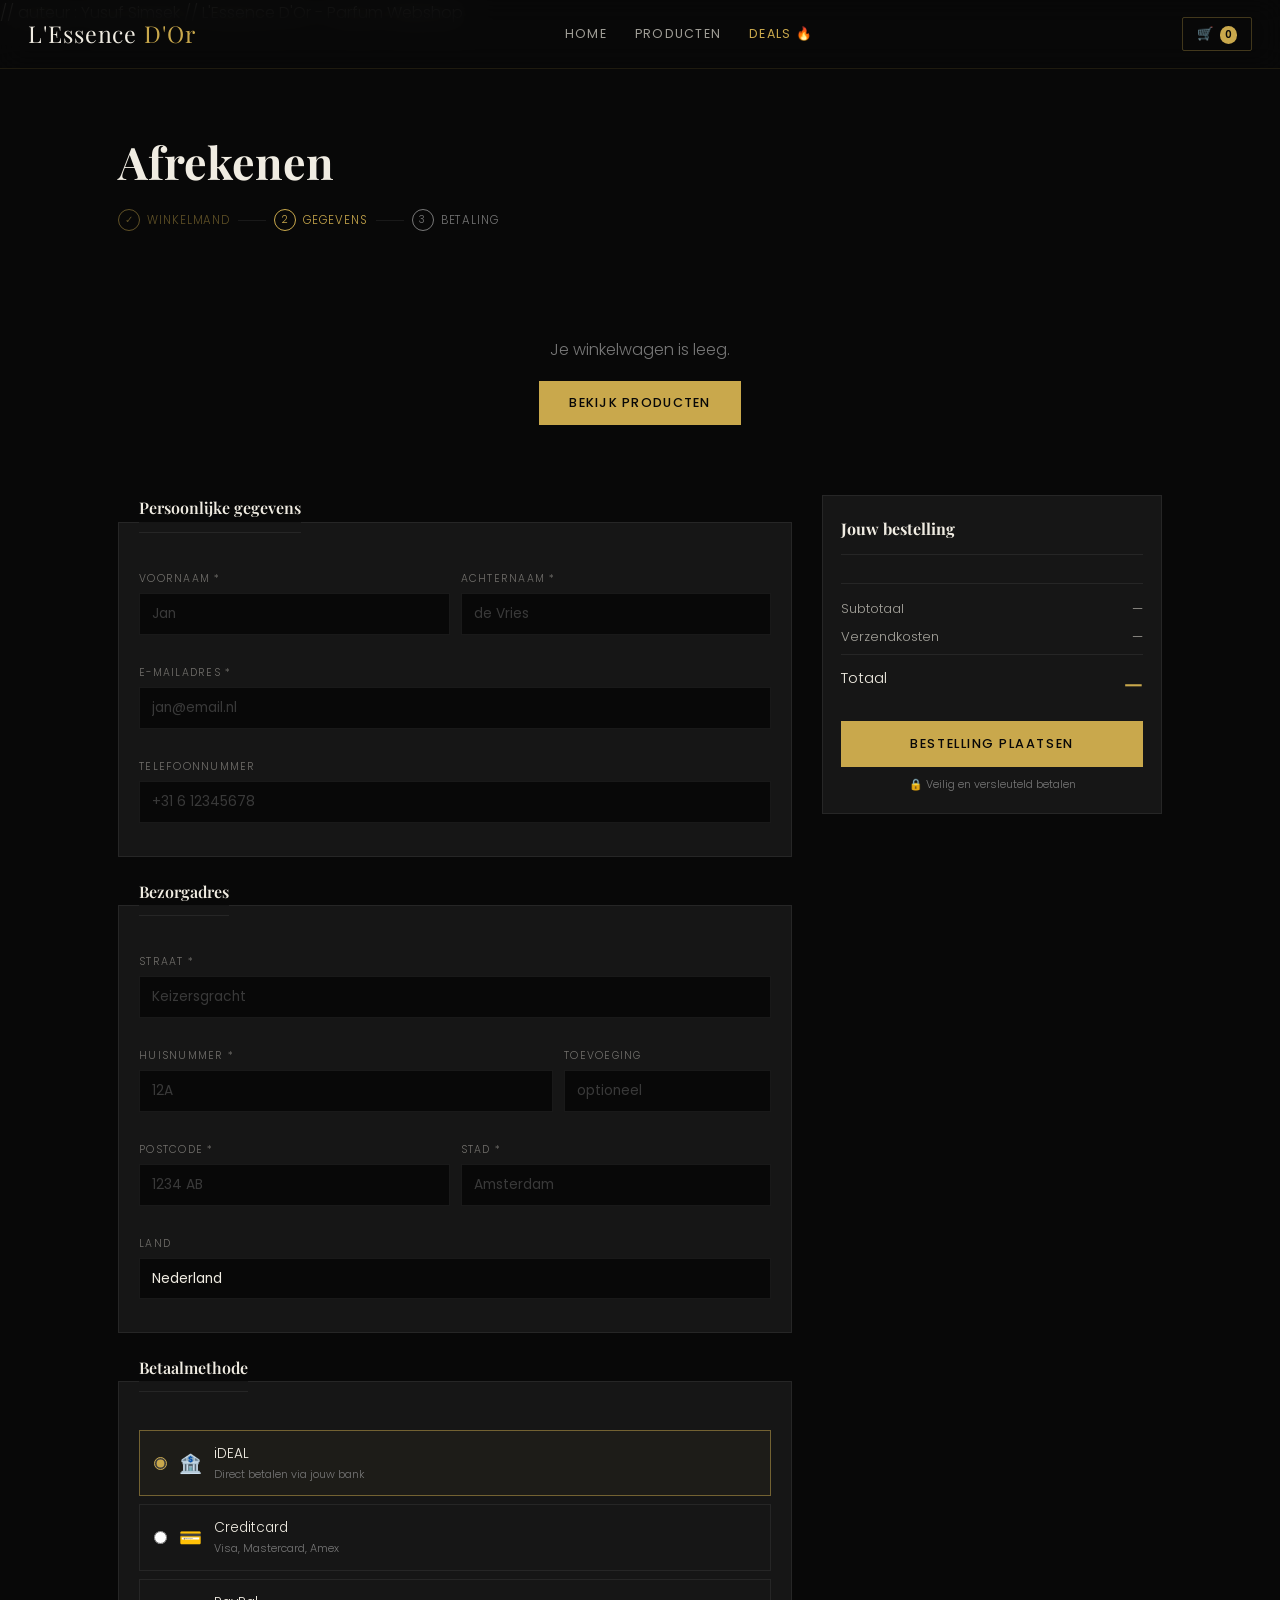
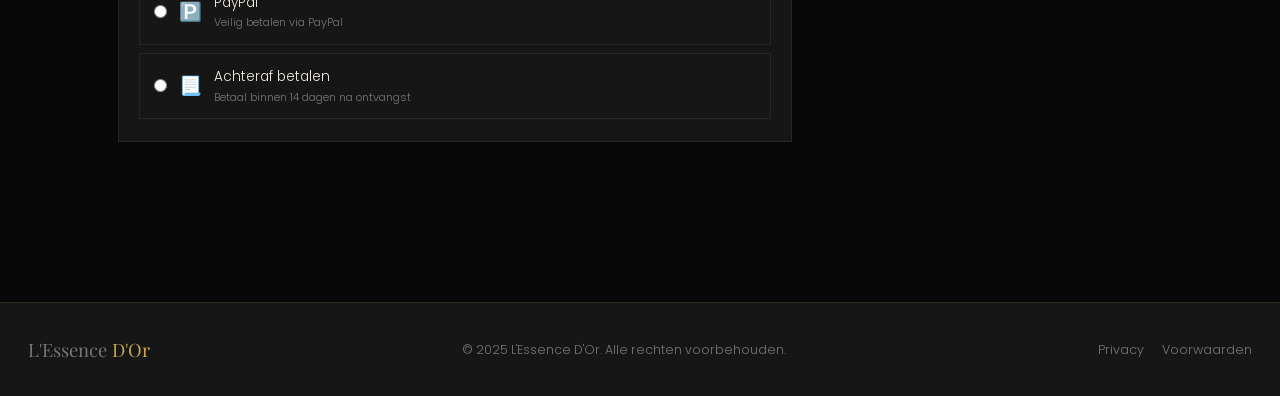
==== checkout.html @ 988c30e9 "Add files via upload" ====
// auteur : Yusuf Simsek
// L'Essence D'Or - Parfum Webshop

<!DOCTYPE html>
<html lang="nl">
<head>
  <meta charset="UTF-8">
  <meta name="viewport" content="width=device-width, initial-scale=1.0">
  <title>Afrekenen — L'Essence D'Or</title>
  <link rel="stylesheet" href="style.css">
  <link href="https://fonts.googleapis.com/css2?family=Playfair+Display:ital,wght@0,400;0,600;0,700;1,400&family=Poppins:wght@300;400;500&display=swap" rel="stylesheet">
</head>
<body>

<header id="navbar">
  <div class="nav-inner">
    <div id="logo">
      <a href="index.html">L'Essence <span>D'Or</span></a>
    </div>
    <nav id="mainNav">
      <a href="index.html">Home</a>
      <a href="index.html#producten-sectie">Producten</a>
      <a href="deals.html" class="deals-link">Deals 🔥</a>
    </nav>
    <div class="nav-rechts">
      <button id="cartBtn">🛒 <span id="cartCount">0</span></button>
      <button class="hamburger" id="hamburger" aria-label="Menu">☰</button>
    </div>
  </div>
</header>

<nav id="mobileMenu">
  <a href="index.html">Home</a>
  <a href="index.html#producten-sectie">Producten</a>
  <a href="deals.html">Deals 🔥</a>
  <a href="checkout.html">Afrekenen</a>
</nav>


<main class="checkout-pagina">

  <h1>Afrekenen</h1>

  <div class="stappen">
    <span class="stap klaar"><span class="stap-num">✓</span> Winkelmand</span>
    <span class="stap-lijn"></span>
    <span class="stap actief"><span class="stap-num">2</span> Gegevens</span>
    <span class="stap-lijn"></span>
    <span class="stap"><span class="stap-num">3</span> Betaling</span>
  </div>


  <!-- leeg cart -->
  <section id="leegCart" hidden>
    <p>Je winkelwagen is leeg.</p>
    <a href="index.html" class="btn-goud">Bekijk producten</a>
  </section>


  <!-- checkout layout -->
  <div class="checkout-layout" id="checkoutLayout">

    <form class="checkout-form" id="checkoutForm" novalidate>

      <fieldset class="form-blok">
        <legend><h3>Persoonlijke gegevens</h3></legend>

        <div class="form-rij">
          <div class="form-groep">
            <label for="voornaam">Voornaam *</label>
            <input type="text" id="voornaam" placeholder="Jan" autocomplete="given-name">
            <span class="fout-tekst" id="fout-voornaam"></span>
          </div>
          <div class="form-groep">
            <label for="achternaam">Achternaam *</label>
            <input type="text" id="achternaam" placeholder="de Vries" autocomplete="family-name">
            <span class="fout-tekst" id="fout-achternaam"></span>
          </div>
        </div>

        <div class="form-rij enkel">
          <div class="form-groep">
            <label for="email">E-mailadres *</label>
            <input type="email" id="email" placeholder="jan@email.nl" autocomplete="email">
            <span class="fout-tekst" id="fout-email"></span>
          </div>
        </div>

        <div class="form-rij enkel">
          <div class="form-groep">
            <label for="telefoon">Telefoonnummer</label>
            <input type="tel" id="telefoon" placeholder="+31 6 12345678" autocomplete="tel">
          </div>
        </div>
      </fieldset>


      <fieldset class="form-blok">
        <legend><h3>Bezorgadres</h3></legend>

        <div class="form-rij enkel">
          <div class="form-groep">
            <label for="straat">Straat *</label>
            <input type="text" id="straat" placeholder="Keizersgracht" autocomplete="address-line1">
            <span class="fout-tekst" id="fout-straat"></span>
          </div>
        </div>

        <div class="form-rij breed-links">
          <div class="form-groep">
            <label for="huisnr">Huisnummer *</label>
            <input type="text" id="huisnr" placeholder="12A">
            <span class="fout-tekst" id="fout-huisnr"></span>
          </div>
          <div class="form-groep">
            <label for="toevoeging">Toevoeging</label>
            <input type="text" id="toevoeging" placeholder="optioneel">
          </div>
        </div>

        <div class="form-rij">
          <div class="form-groep">
            <label for="postcode">Postcode *</label>
            <input type="text" id="postcode" placeholder="1234 AB" maxlength="7" autocomplete="postal-code">
            <span class="fout-tekst" id="fout-postcode"></span>
          </div>
          <div class="form-groep">
            <label for="stad">Stad *</label>
            <input type="text" id="stad" placeholder="Amsterdam" autocomplete="address-level2">
            <span class="fout-tekst" id="fout-stad"></span>
          </div>
        </div>

        <div class="form-rij enkel">
          <div class="form-groep">
            <label for="land">Land</label>
            <select id="land" autocomplete="country">
              <option value="NL" selected>Nederland</option>
              <option value="BE">België</option>
              <option value="DE">Duitsland</option>
              <option value="FR">Frankrijk</option>
              <option value="GB">Verenigd Koninkrijk</option>
            </select>
          </div>
        </div>
      </fieldset>


      <fieldset class="form-blok">
        <legend><h3>Betaalmethode</h3></legend>

        <div class="betaal-opties">
          <label class="betaal-optie actief">
            <input type="radio" name="betaal" value="ideal" checked>
            <span class="betaal-icon">🏦</span>
            <div>
              <p class="betaal-naam">iDEAL</p>
              <p class="betaal-sub">Direct betalen via jouw bank</p>
            </div>
          </label>

          <label class="betaal-optie">
            <input type="radio" name="betaal" value="creditcard">
            <span class="betaal-icon">💳</span>
            <div>
              <p class="betaal-naam">Creditcard</p>
              <p class="betaal-sub">Visa, Mastercard, Amex</p>
            </div>
          </label>

          <label class="betaal-optie">
            <input type="radio" name="betaal" value="paypal">
            <span class="betaal-icon">🅿️</span>
            <div>
              <p class="betaal-naam">PayPal</p>
              <p class="betaal-sub">Veilig betalen via PayPal</p>
            </div>
          </label>

          <label class="betaal-optie">
            <input type="radio" name="betaal" value="achteraf">
            <span class="betaal-icon">📃</span>
            <div>
              <p class="betaal-naam">Achteraf betalen</p>
              <p class="betaal-sub">Betaal binnen 14 dagen na ontvangst</p>
            </div>
          </label>
        </div>
      </fieldset>

    </form>


    <!-- order samenvatting -->
    <aside class="order-samen">
      <h3>Jouw bestelling</h3>
      <ul id="orderLijst"></ul>
      <p class="samen-rij"><span>Subtotaal</span><span id="orderSubtotaal">—</span></p>
      <p class="samen-rij"><span>Verzendkosten</span><span id="orderVerzend">—</span></p>
      <p class="samen-rij eindtotaal"><span>Totaal</span><strong id="orderTotaal">—</strong></p>
      <button class="betaal-btn" id="betaalBtn" type="button">Bestelling plaatsen</button>
      <p class="veilig-tekst">🔒 Veilig en versleuteld betalen</p>
    </aside>

  </div>


  <!-- bevestiging scherm -->
  <section id="bevestiging" hidden>
    <div class="check-cirkel" aria-hidden="true">✓</div>
    <h2>Bestelling geplaatst!</h2>
    <p>Bedankt voor je aankoop. Je ontvangt een bevestiging per e-mail.</p>
    <p>Verwachte levertijd: <strong>1–2 werkdagen</strong></p>
    <p id="bestelnr"></p>
    <div class="bevestig-knoppen">
      <a href="index.html" class="btn-goud">Terug naar home</a>
      <a href="index.html#producten-sectie" class="btn-outline">Verder winkelen</a>
    </div>
  </section>

</main>


<footer>
  <div class="footer-inner">
    <p class="footer-logo">L'Essence <span>D'Or</span></p>
    <p>© 2025 L'Essence D'Or. Alle rechten voorbehouden.</p>
    <nav class="footer-links">
      <a href="#">Privacy</a>
      <a href="#">Voorwaarden</a>
    </nav>
  </div>
</footer>


<aside id="cartPanel">
  <div class="cart-header">
    <h4>Jouw winkelwagen</h4>
    <button id="sluitCart" aria-label="Sluit winkelwagen">✕</button>
  </div>
  <ul id="cartLijst"></ul>
  <div id="cartSummary">
    <p id="verzendInfo"></p>
    <div class="cart-totaal-rij">
      <span>Totaal</span>
      <strong id="cartTotaal">€0,00</strong>
    </div>
    <a href="checkout.html" class="btn-naar-checkout">Afrekenen →</a>
    <button id="doorwinkelBtn">← Verder winkelen</button>
  </div>
</aside>

<div id="cartOverlay"></div>
<div id="toast" role="status" aria-live="polite"></div>

<script src="script.js"></script>
<script src="checkout.js"></script>

</body>
</html>
---- style.css ----
/* CSS reset en basisstijlen */
*, *::before, *::after {
  box-sizing: border-box;
  margin: 0;
  padding: 0;
}

:root {
  --zwart: #080808;
  --donker: #0f0f0f;
  --grijs-donker: #161616;
  --kaart: #1a1a1a;
  --border: rgba(255,255,255,0.07);
  --goud: #c9a84c;
  --goud-hover: #debb68;
  --wit: #f0ece2;
  --grijs: #777;
  --rood: #c0392b;
  --font-serif: 'Playfair Display', serif;
  --font-sans: 'Poppins', sans-serif;
}

html { scroll-behavior: smooth; }

body {
  background: var(--zwart);
  color: var(--wit);
  font-family: var(--font-sans);
  font-weight: 300;
  line-height: 1.6;
  overflow-x: hidden;
}

a { text-decoration: none; color: inherit; }
img { max-width: 100%; display: block; }
button { cursor: pointer; font-family: var(--font-sans); }
ul { list-style: none; }
figure { margin: 0; }


/* NAVBAR */

#navbar {
  position: fixed;
  top: 0;
  width: 100%;
  z-index: 100;
  background: rgba(8,8,8,0.88);
  backdrop-filter: blur(14px);
  border-bottom: 1px solid rgba(201,168,76,0.12);
  transition: background 0.3s, box-shadow 0.3s;
}

#navbar.scrolled {
  background: rgba(8,8,8,0.98);
  box-shadow: 0 2px 20px rgba(0,0,0,0.4);
}

.nav-inner {
  max-width: 1280px;
  margin: 0 auto;
  padding: 0 28px;
  height: 68px;
  display: flex;
  align-items: center;
  justify-content: space-between;
  gap: 16px;
}

#logo a {
  font-family: var(--font-serif);
  font-size: 1.45rem;
  letter-spacing: 0.04em;
}
#logo span { color: var(--goud); }

nav#mainNav {
  display: flex;
  gap: 28px;
}

nav#mainNav a {
  font-size: 0.78rem;
  font-weight: 400;
  letter-spacing: 0.1em;
  text-transform: uppercase;
  color: rgba(240,236,226,0.65);
  transition: color 0.2s;
}
nav#mainNav a:hover { color: var(--goud); }
nav#mainNav a.actief { color: var(--goud); }
nav#mainNav .deals-link { color: var(--goud); }

.nav-rechts {
  display: flex;
  align-items: center;
  gap: 12px;
}

#cartBtn {
  background: transparent;
  border: 1px solid rgba(201,168,76,0.3);
  color: var(--wit);
  padding: 6px 14px;
  font-size: 0.82rem;
  border-radius: 2px;
  transition: all 0.2s;
}
#cartBtn:hover { border-color: var(--goud); color: var(--goud); }

#cartCount {
  display: inline-block;
  background: var(--goud);
  color: var(--zwart);
  font-size: 0.65rem;
  font-weight: 600;
  padding: 1px 5px;
  border-radius: 10px;
  margin-left: 3px;
  min-width: 16px;
  text-align: center;
}

.hamburger {
  display: none;
  background: none;
  border: none;
  color: var(--wit);
  font-size: 1.5rem;
  line-height: 1;
}

#mobileMenu {
  display: none;
  position: fixed;
  top: 68px;
  left: 0;
  right: 0;
  background: var(--donker);
  border-bottom: 1px solid rgba(201,168,76,0.12);
  z-index: 99;
  flex-direction: column;
  padding: 10px 28px 18px;
}
#mobileMenu.open { display: flex; }
#mobileMenu a {
  padding: 12px 0;
  border-bottom: 1px solid var(--border);
  font-size: 0.88rem;
  color: rgba(240,236,226,0.7);
}
#mobileMenu a:last-child { border: none; color: var(--goud); }


/* cart sidebar*/

#cartPanel {
  position: fixed;
  right: -380px;
  top: 0;
  width: 360px;
  height: 100vh;
  background: #121212;
  border-left: 1px solid rgba(201,168,76,0.18);
  z-index: 200;
  display: flex;
  flex-direction: column;
  transition: right 0.35s cubic-bezier(0.25, 0.46, 0.45, 0.94);
}
#cartPanel.open { right: 0; }

#cartOverlay {
  display: none;
  position: fixed;
  inset: 0;
  background: rgba(0,0,0,0.5);
  z-index: 150;
}
#cartOverlay.open { display: block; }

.cart-header {
  display: flex;
  align-items: center;
  justify-content: space-between;
  padding: 20px 22px;
  border-bottom: 1px solid var(--border);
}
.cart-header h4 {
  font-family: var(--font-serif);
  font-size: 1.1rem;
}
#sluitCart {
  background: none;
  border: none;
  color: var(--grijs);
  font-size: 1.1rem;
  transition: color 0.2s;
}
#sluitCart:hover { color: var(--wit); }

#cartLijst {
  flex: 1;
  overflow-y: auto;
  padding: 14px 22px;
  display: flex;
  flex-direction: column;
  gap: 2px;
}

#cartLijst li {
  display: flex;
  align-items: center;
  gap: 8px;
  padding: 10px 0;
  border-bottom: 1px solid var(--border);
  font-size: 0.83rem;
}

#cartLijst li:last-child { border: none; }

.cart-naam {
  flex: 1;
  line-height: 1.3;
}
.cart-naam small {
  display: block;
  color: var(--grijs);
  font-size: 0.7rem;
}
.cart-prijs {
  color: var(--goud);
  font-weight: 500;
  white-space: nowrap;
}
.cart-verwijder {
  background: none;
  border: none;
  color: var(--grijs);
  font-size: 0.7rem;
  transition: color 0.15s;
  padding: 2px 4px;
}
.cart-verwijder:hover { color: var(--rood); }

#cartSummary {
  padding: 16px 22px 22px;
  border-top: 1px solid var(--border);
  display: flex;
  flex-direction: column;
  gap: 10px;
}

#verzendInfo {
  font-size: 0.74rem;
  color: var(--goud);
  text-align: center;
  padding: 7px;
  background: rgba(201,168,76,0.06);
  border: 1px solid rgba(201,168,76,0.15);
}

.cart-totaal-rij {
  display: flex;
  justify-content: space-between;
  align-items: center;
  font-size: 0.88rem;
}
.cart-totaal-rij strong {
  font-family: var(--font-serif);
  font-size: 1.2rem;
  color: var(--goud);
}

.btn-naar-checkout {
  display: block;
  width: 100%;
  text-align: center;
  background: var(--goud);
  color: var(--zwart);
  padding: 12px;
  font-size: 0.8rem;
  font-weight: 500;
  letter-spacing: 0.1em;
  text-transform: uppercase;
  transition: background 0.2s;
}
.btn-naar-checkout:hover { background: var(--goud-hover); }

#doorwinkelBtn {
  background: none;
  border: none;
  color: var(--grijs);
  font-size: 0.76rem;
  text-decoration: underline;
  padding: 4px 0;
  text-align: center;
  width: 100%;
  transition: color 0.2s;
}
#doorwinkelBtn:hover { color: var(--wit); }


/*toast (melding!*/

#toast {
  position: fixed;
  bottom: 28px;
  left: 50%;
  transform: translateX(-50%) translateY(60px);
  background: var(--goud);
  color: var(--zwart);
  padding: 10px 24px;
  font-size: 0.82rem;
  font-weight: 500;
  letter-spacing: 0.05em;
  z-index: 999;
  opacity: 0;
  transition: all 0.3s;
  pointer-events: none;
  white-space: nowrap;
}
#toast.zichtbaar {
  opacity: 1;
  transform: translateX(-50%) translateY(0);
}


/* knoppen design */

.btn-goud {
  display: inline-block;
  background: var(--goud);
  color: var(--zwart);
  padding: 12px 30px;
  font-size: 0.8rem;
  font-weight: 500;
  letter-spacing: 0.1em;
  text-transform: uppercase;
  border: none;
  transition: background 0.2s, transform 0.2s;
}
.btn-goud:hover { background: var(--goud-hover); transform: translateY(-1px); }

.btn-outline {
  display: inline-block;
  border: 1px solid var(--goud);
  color: var(--goud);
  padding: 11px 28px;
  font-size: 0.8rem;
  letter-spacing: 0.1em;
  text-transform: uppercase;
  background: transparent;
  transition: all 0.2s;
}
.btn-outline:hover { background: var(--goud); color: var(--zwart); }


/*  product card deels*/

.product-card {
  background: var(--kaart);
  border: 1px solid var(--border);
  position: relative;
  overflow: hidden;
  transition: transform 0.3s, border-color 0.3s, box-shadow 0.3s;
}
.product-card:hover {
  transform: translateY(-5px);
  border-color: rgba(201,168,76,0.3);
  box-shadow: 0 12px 36px rgba(0,0,0,0.3);
}

.product-card figure {
  aspect-ratio: 3/4;
  overflow: hidden;
  background: #111;
}
.product-card figure img {
  width: 100%;
  height: 100%;
  object-fit: cover;
  transition: transform 0.5s ease;
}
.product-card:hover figure img { transform: scale(1.06); }

.kaart-info { padding: 15px 17px 18px; }

.kaart-merk {
  font-size: 0.68rem;
  letter-spacing: 0.2em;
  text-transform: uppercase;
  color: var(--goud);
  margin-bottom: 3px;
}

.kaart-info h3 {
  font-family: var(--font-serif);
  font-size: 1rem;
  font-weight: 600;
  margin-bottom: 4px;
  line-height: 1.3;
}
.kaart-info h3 a { color: var(--wit); }
.kaart-info h3 a:hover { color: var(--goud); }

.kaart-ml {
  font-size: 0.7rem;
  color: var(--grijs);
  margin-bottom: 9px;
}

.kaart-prijzen {
  display: flex;
  align-items: baseline;
  gap: 8px;
  margin-bottom: 12px;
}

.prijs-nu { font-size: 1.05rem; font-weight: 500; }
.prijs-oud { font-size: 0.8rem; color: var(--grijs); text-decoration: line-through; }

.badge {
  position: absolute;
  top: 12px;
  left: 12px;
  background: var(--goud);
  color: var(--zwart);
  font-size: 0.66rem;
  font-weight: 600;
  padding: 3px 8px;
  letter-spacing: 0.04em;
  z-index: 2;
}

.heart-btn {
  position: absolute;
  top: 11px;
  right: 11px;
  width: 32px;
  height: 32px;
  border-radius: 50%;
  background: rgba(8,8,8,0.7);
  border: 1px solid var(--border);
  color: var(--wit);
  font-size: 0.88rem;
  display: flex;
  align-items: center;
  justify-content: center;
  z-index: 2;
  transition: all 0.2s;
}
.heart-btn:hover, .heart-btn.liked { color: #e04040; border-color: #e04040; }

.add-btn {
  width: 100%;
  padding: 9px;
  background: transparent;
  border: 1px solid rgba(201,168,76,0.35);
  color: var(--wit);
  font-size: 0.75rem;
  letter-spacing: 0.09em;
  text-transform: uppercase;
  transition: all 0.2s;
}
.add-btn:hover { background: var(--goud); border-color: var(--goud); color: var(--zwart); }


/* product grid */

.product-grid {
  display: grid;
  grid-template-columns: repeat(auto-fill, minmax(230px, 1fr));
  gap: 22px;
}


/* Sectie Header */

.sectie-hoofd {
  text-align: center;
  margin-bottom: 44px;
}
.sectie-hoofd h2 {
  font-family: var(--font-serif);
  font-size: clamp(1.8rem, 3.5vw, 2.8rem);
  font-weight: 600;
  margin-bottom: 6px;
}
.sectie-hoofd p { color: var(--grijs); font-size: 0.88rem; }

.goud-label {
  display: block;
  font-size: 0.68rem;
  letter-spacing: 0.25em;
  text-transform: uppercase;
  color: var(--goud);
  margin-bottom: 10px;
}

/*sterren*/
.ster-vol { color: var(--goud); }
.ster-leeg { color: rgba(255,255,255,0.18); }


/*footer*/

footer {
  background: var(--grijs-donker);
  border-top: 1px solid rgba(201,168,76,0.12);
  padding: 32px 28px;
  margin-top: 80px;
}
.footer-inner {
  max-width: 1280px;
  margin: 0 auto;
  display: flex;
  align-items: center;
  justify-content: space-between;
  flex-wrap: wrap;
  gap: 14px;
}
.footer-logo { font-family: var(--font-serif); font-size: 1.15rem; }
.footer-logo span { color: var(--goud); }
footer p { color: var(--grijs); font-size: 0.78rem; }
.footer-links { display: flex; gap: 18px; }
.footer-links a { color: var(--grijs); font-size: 0.78rem; transition: color 0.2s; }
.footer-links a:hover { color: var(--goud); }


/* hero */

#hero {
  min-height: 100vh;
  position: relative;
  display: flex;
  align-items: center;
  overflow: hidden;
  background: var(--donker);
}
.hero-bg {
  position: absolute;
  inset: 0;
  background: url('images/diorreclame.webp') center/cover no-repeat;
  z-index: 0;
}
.hero-verduistering {
  position: absolute;
  inset: 0;
  background: linear-gradient(105deg, rgba(8,8,8,0.92) 0%, rgba(8,8,8,0.6) 55%, rgba(8,8,8,0.15) 100%);
  z-index: 1;
}
.hero-tekst {
  position: relative;
  z-index: 2;
  max-width: 1280px;
  width: 100%;
  margin: 0 auto;
  padding: 100px 28px 60px;
}
.hero-label {
  display: inline-block;
  font-size: 0.68rem;
  letter-spacing: 0.3em;
  text-transform: uppercase;
  color: var(--goud);
  margin-bottom: 16px;
  padding-bottom: 8px;
  border-bottom: 1px solid rgba(201,168,76,0.3);
}
.hero-tekst h1 {
  font-family: var(--font-serif);
  font-size: clamp(3rem, 7.5vw, 6.5rem);
  font-weight: 700;
  line-height: 1.05;
  margin-bottom: 20px;
  max-width: 620px;
}
.hero-tekst h1 em { color: var(--goud); font-style: italic; }
.hero-sub {
  max-width: 400px;
  font-size: 0.94rem;
  color: rgba(240,236,226,0.65);
  margin-bottom: 36px;
  line-height: 1.75;
}
.hero-knoppen { display: flex; gap: 12px; flex-wrap: wrap; }


/* merken strip*/

.merken-strip {
  background: var(--grijs-donker);
  border-top: 1px solid rgba(201,168,76,0.12);
  border-bottom: 1px solid rgba(201,168,76,0.12);
  padding: 13px 0;
  overflow: hidden;
  position: relative;
}

/* fade links en rechts */
.merken-strip::before,
.merken-strip::after {
  content: '';
  position: absolute;
  top: 0;
  bottom: 0;
  width: 80px;
  z-index: 2;
  pointer-events: none;
}
.merken-strip::before { left: 0; background: linear-gradient(to right, var(--grijs-donker), transparent); }
.merken-strip::after  { right: 0; background: linear-gradient(to left, var(--grijs-donker), transparent); }

/* links naar rechts = van -50% naar 0 */
.merken-ticker {
  display: inline-flex;
  align-items: center;
  gap: 20px;
  white-space: nowrap;
  animation: ticker-ltr 32s linear infinite;
  font-size: 0.7rem;
  letter-spacing: 0.18em;
  text-transform: uppercase;
}

.merken-strip:hover .merken-ticker { animation-play-state: paused; }

.merken-ticker span { color: rgba(201,168,76,0.55); flex-shrink: 0; }
.merken-ticker .scheidsteken { color: rgba(255,255,255,0.15); font-size: 0.55rem; }

@keyframes ticker-ltr {
  from { transform: translateX(-50%); }
  to   { transform: translateX(0); }
}


/* producten sectie */

#producten-sectie {
  max-width: 1280px;
  margin: 0 auto;
  padding: 80px 28px;
}


/* over ons */

#over-ons {
  background: var(--grijs-donker);
  border-top: 1px solid var(--border);
  border-bottom: 1px solid var(--border);
  padding: 80px 28px;
}

.over-ons-inner {
  max-width: 1100px;
  margin: 0 auto;
  display: grid;
  grid-template-columns: 1fr 1fr;
  gap: 60px;
  align-items: center;
}

.over-tekst h2 {
  font-family: var(--font-serif);
  font-size: clamp(1.8rem, 3vw, 2.6rem);
  line-height: 1.2;
  margin-bottom: 18px;
}
.over-tekst p {
  color: rgba(240,236,226,0.65);
  font-size: 0.92rem;
  line-height: 1.78;
  margin-bottom: 14px;
}

.over-figuur {
  aspect-ratio: 16/9; 
  border: 1px solid rgba(255, 187, 0, 0.25);
  overflow: hidden;
  min-height: 400px;
}

.over-figuur img {
  width: 100%;
  height: 100%;
  object-fit: cover;
  display: block;
}



/* decoratieve lijn is verwijderd functie is er nog voor indien wijzigingen nodig */
.over-figuur::before {
  display: none;
}

.over-figuur-inhoud {
  text-align: center;
  color: rgba(201,168,76,0.3);
}
.over-figuur-inhoud span { font-size: 2.5rem; display: block; margin-bottom: 10px; }
.over-figuur-inhoud p {
  font-size: 0.62rem;
  letter-spacing: 0.3em;
  text-transform: uppercase;
  color: rgba(201,168,76,0.4);
}


/* contact van index*/

#contact {
  max-width: 1100px;
  margin: 0 auto;
  padding: 80px 28px;
}

.contact-grid {
  display: grid;
  grid-template-columns: 1fr 1.5fr;
  gap: 50px;
  align-items: start;
  margin-top: 46px;
}

.contact-info {
  display: flex;
  flex-direction: column;
  gap: 24px;
}

.contact-blok {
  display: flex;
  align-items: flex-start;
  gap: 13px;
}
.contact-blok .icon { font-size: 1.2rem; margin-top: 2px; }
.contact-blok strong { display: block; font-weight: 500; font-size: 0.83rem; margin-bottom: 2px; }
.contact-blok p { color: var(--grijs); font-size: 0.82rem; }

.contact-form {
  display: flex;
  flex-direction: column;
  gap: 13px;
}
.contact-form input,
.contact-form textarea {
  background: var(--grijs-donker);
  border: 1px solid var(--border);
  color: var(--wit);
  padding: 11px 15px;
  font-family: var(--font-sans);
  font-size: 0.88rem;
  width: 100%;
  outline: none;
  transition: border-color 0.2s;
}
.contact-form input:focus,
.contact-form textarea:focus { border-color: rgba(201,168,76,0.45); }
.contact-form input::placeholder,
.contact-form textarea::placeholder { color: rgba(255,255,255,0.25); }
.contact-form textarea { resize: vertical; }


/* product detail*/

.product-pagina {
  max-width: 1280px;
  margin: 0 auto;
  padding: 100px 28px 80px;
}

nav.breadcrumb {
  display: flex;
  align-items: center;
  gap: 8px;
  margin-bottom: 36px;
  font-size: 0.74rem;
  color: var(--grijs);
}
nav.breadcrumb a { color: var(--grijs); transition: color 0.2s; }
nav.breadcrumb a:hover { color: var(--goud); }
nav.breadcrumb .pijl { opacity: 0.35; }
nav.breadcrumb .huidig { color: rgba(240,236,226,0.5); }

.detail-grid {
  display: grid;
  grid-template-columns: 1fr 1fr;
  gap: 60px;
  align-items: start;
  margin-bottom: 70px;
}

/*foto kolom*/
.foto-kolom { display: flex; flex-direction: column; gap: 12px; }

.hoofd-foto {
  aspect-ratio: 3/4;
  overflow: hidden;
  background: var(--grijs-donker);
}
.hoofd-foto img {
  width: 100%;
  height: 100%;
  object-fit: cover;
  transition: transform 0.5s;
}
.hoofd-foto:hover img { transform: scale(1.04); }

.thumb-rij { display: flex; gap: 10px; }
.thumb {
  width: 76px;
  aspect-ratio: 3/4;
  object-fit: cover;
  cursor: pointer;
  border: 1px solid var(--border);
  transition: border-color 0.2s;
  flex-shrink: 0;
}
.thumb:hover { border-color: rgba(201,168,76,0.4); }
.thumb.actief { border-color: var(--goud); }

/*info kolom*/
.info-kolom { position: sticky; top: 90px; }

.product-merk {
  font-size: 0.68rem;
  letter-spacing: 0.25em;
  text-transform: uppercase;
  color: var(--goud);
  margin-bottom: 8px;
}
.product-naam {
  font-family: var(--font-serif);
  font-size: clamp(1.8rem, 3vw, 2.8rem);
  font-weight: 700;
  line-height: 1.1;
  margin-bottom: 5px;
}
.product-ml-type {
  font-size: 0.8rem;
  color: var(--grijs);
  margin-bottom: 16px;
}

.score-rij {
  display: flex;
  align-items: center;
  gap: 8px;
  margin-bottom: 18px;
  font-size: 0.78rem;
  color: var(--grijs);
}

.prijs-blok {
  display: flex;
  align-items: baseline;
  gap: 11px;
  margin-bottom: 20px;
}
.prijs-groot {
  font-family: var(--font-serif);
  font-size: 2rem;
  font-weight: 600;
}
.prijs-oud-groot {
  font-size: 1rem;
  color: var(--grijs);
  text-decoration: line-through;
}
.korting-badge {
  background: var(--goud);
  color: var(--zwart);
  font-size: 0.7rem;
  font-weight: 600;
  padding: 3px 8px;
}

.beschrijving {
  color: rgba(240,236,226,0.68);
  font-size: 0.9rem;
  line-height: 1.8;
  padding: 18px 0;
  border-top: 1px solid var(--border);
  border-bottom: 1px solid var(--border);
  margin-bottom: 20px;
}

/*geuren*/
.noten-grid {
  display: grid;
  grid-template-columns: repeat(3, 1fr);
  gap: 10px;
  margin-bottom: 24px;
}
.noot {
  background: var(--grijs-donker);
  border: 1px solid var(--border);
  padding: 12px;
  text-align: center;
}
.noot-label {
  font-size: 0.6rem;
  letter-spacing: 0.18em;
  text-transform: uppercase;
  color: var(--goud);
  margin-bottom: 5px;
}
.noot-waarde { font-size: 0.75rem; color: rgba(240,236,226,0.7); line-height: 1.4; }

/*cart rij*/
.cart-rij {
  display: flex;
  gap: 10px;
  margin-bottom: 16px;
}

.aantal-wrap {
  display: flex;
  align-items: center;
  border: 1px solid var(--border);
}
.aantal-btn {
  width: 36px;
  height: 46px;
  background: transparent;
  border: none;
  color: var(--wit);
  font-size: 1.1rem;
  transition: background 0.15s;
}
.aantal-btn:hover { background: rgba(255,255,255,0.06); }
#aantalInput {
  width: 40px;
  height: 46px;
  background: transparent;
  border: none;
  border-left: 1px solid var(--border);
  border-right: 1px solid var(--border);
  color: var(--wit);
  text-align: center;
  font-family: var(--font-sans);
  font-size: 0.9rem;
  outline: none;
}

.cart-toevoeg-btn {
  flex: 1;
  height: 46px;
  background: var(--goud);
  border: none;
  color: var(--zwart);
  font-size: 0.8rem;
  font-weight: 500;
  letter-spacing: 0.1em;
  text-transform: uppercase;
  transition: background 0.2s;
}
.cart-toevoeg-btn:hover { background: var(--goud-hover); }

.geur-tags { display: flex; gap: 7px; flex-wrap: wrap; }
.geur-tag {
  padding: 4px 11px;
  border: 1px solid var(--border);
  font-size: 0.68rem;
  letter-spacing: 0.06em;
  color: var(--grijs);
}

/*reviews sectie*/
.reviews-sectie {
  border-top: 1px solid var(--border);
  padding-top: 50px;
  margin-bottom: 60px;
}
.reviews-header {
  display: flex;
  align-items: flex-end;
  justify-content: space-between;
  margin-bottom: 28px;
  flex-wrap: wrap;
  gap: 14px;
}
.reviews-header h2 {
  font-family: var(--font-serif);
  font-size: 1.6rem;
}
.gem-score {
  display: flex;
  align-items: center;
  gap: 10px;
}
.gem-getal {
  font-family: var(--font-serif);
  font-size: 2.5rem;
  color: var(--goud);
  line-height: 1;
}

.reviews-lijst { display: flex; flex-direction: column; gap: 16px; }

.review-kaart {
  background: var(--grijs-donker);
  border: 1px solid var(--border);
  padding: 20px 22px;
}
.review-kaart header {
  display: flex;
  justify-content: space-between;
  align-items: center;
  margin-bottom: 8px;
}
.review-kaart header strong { font-size: 0.88rem; font-weight: 500; }
.review-kaart header time { font-size: 0.72rem; color: var(--grijs); }
.review-sterren { font-size: 0.82rem; margin-bottom: 8px; }
.review-kaart > p { color: rgba(240,236,226,0.65); font-size: 0.86rem; line-height: 1.65; }


.gerelateerd-sectie { margin-bottom: 60px; }
.gerelateerd-sectie h2 {
  font-family: var(--font-serif);
  font-size: 1.5rem;
  margin-bottom: 22px;
}

.niet-gevonden {
  color: var(--grijs);
  text-align: center;
  padding: 80px 0 20px;
}


/*Afrekennen */

.checkout-pagina {
  max-width: 1100px;
  margin: 0 auto;
  padding: 100px 28px 80px;
}
.checkout-pagina > h1 {
  font-family: var(--font-serif);
  font-size: clamp(1.9rem, 3.5vw, 2.8rem);
  margin-bottom: 8px;
}

/* stappen */
.stappen {
  display: flex;
  align-items: center;
  gap: 0;
  margin: 12px 0 36px;
}
.stap {
  display: flex;
  align-items: center;
  gap: 7px;
  font-size: 0.72rem;
  letter-spacing: 0.08em;
  text-transform: uppercase;
  color: var(--grijs);
}
.stap.actief { color: var(--goud); }
.stap.klaar { color: rgba(201,168,76,0.45); }
.stap-num {
  width: 22px;
  height: 22px;
  border-radius: 50%;
  border: 1px solid currentColor;
  display: flex;
  align-items: center;
  justify-content: center;
  font-size: 0.64rem;
}
.stap-lijn { width: 28px; height: 1px; background: var(--border); margin: 0 8px; }

/* layout */
.checkout-layout {
  display: grid;
  grid-template-columns: 1fr 340px;
  gap: 30px;
  align-items: start;
}

.checkout-form { display: flex; flex-direction: column; gap: 22px; }

.form-blok {
  background: var(--grijs-donker);
  border: 1px solid var(--border);
  padding: 22px 20px;
}
.form-blok h3 {
  font-family: var(--font-serif);
  font-size: 1rem;
  font-weight: 600;
  margin-bottom: 16px;
  padding-bottom: 11px;
  border-bottom: 1px solid var(--border);
}

.form-rij {
  display: grid;
  grid-template-columns: 1fr 1fr;
  gap: 11px;
  margin-bottom: 11px;
}
.form-rij.enkel { grid-template-columns: 1fr; }
.form-rij.breed-links { grid-template-columns: 2fr 1fr; }

.form-groep { display: flex; flex-direction: column; gap: 5px; }
.form-groep label {
  font-size: 0.66rem;
  letter-spacing: 0.12em;
  text-transform: uppercase;
  color: rgba(240,236,226,0.42);
}
.form-groep input,
.form-groep select {
  background: var(--zwart);
  border: 1px solid var(--border);
  color: var(--wit);
  padding: 10px 12px;
  font-family: var(--font-sans);
  font-size: 0.86rem;
  outline: none;
  transition: border-color 0.2s;
  width: 100%;
  -webkit-appearance: none;
  appearance: none;
}

.form-groep input:focus,
.form-groep select:focus { border-color: rgba(201,168,76,0.45); }
.form-groep input::placeholder { color: rgba(255,255,255,0.2); }
.form-groep input.fout { border-color: var(--rood); }
.fout-tekst { font-size: 0.66rem; color: var(--rood); min-height: 14px; }


/* betaal opties */
.betaal-opties { display: flex; flex-direction: column; gap: 8px; }
.betaal-optie {
  display: flex;
  align-items: center;
  gap: 12px;
  padding: 12px 14px;
  border: 1px solid var(--border);
  cursor: pointer;
  transition: border-color 0.2s;
}
.betaal-optie:hover { border-color: rgba(201,168,76,0.3); }
.betaal-optie.actief { border-color: rgba(201,168,76,0.5); background: rgba(201,168,76,0.04); }
.betaal-optie input[type="radio"] { accent-color: var(--goud); flex-shrink: 0; }
.betaal-icon { font-size: 1.15rem; }
.betaal-naam { font-size: 0.85rem; }
.betaal-sub { font-size: 0.68rem; color: var(--grijs); margin-top: 1px; }

/* order samenvatting */
.order-samen {
  background: var(--grijs-donker);
  border: 1px solid var(--border);
  padding: 20px 18px;
  position: sticky;
  top: 88px;
}
.order-samen h3 {
  font-family: var(--font-serif);
  font-size: 1rem;
  margin-bottom: 14px;
  padding-bottom: 12px;
  border-bottom: 1px solid var(--border);
}

#orderLijst {
  display: flex;
  flex-direction: column;
  gap: 12px;
  margin-bottom: 14px;
  padding-bottom: 14px;
  border-bottom: 1px solid var(--border);
  max-height: 260px;
  overflow-y: auto;
}
#orderLijst li {
  display: flex;
  align-items: center;
  gap: 10px;
}
#orderLijst li img {
  width: 46px;
  aspect-ratio: 3/4;
  object-fit: cover;
  background: #111;
  flex-shrink: 0;
}
#orderLijst li span { flex: 1; font-size: 0.8rem; line-height: 1.3; }
#orderLijst li span strong { display: block; }
#orderLijst li span small { color: var(--grijs); font-size: 0.68rem; }
.order-prijs { font-size: 0.82rem; white-space: nowrap; }

.samen-rij {
  display: flex;
  justify-content: space-between;
  font-size: 0.82rem;
  color: rgba(240,236,226,0.65);
  margin-bottom: 7px;
}
.samen-rij.eindtotaal {
  font-size: 0.94rem;
  color: var(--wit);
  border-top: 1px solid var(--border);
  padding-top: 11px;
  margin-top: 5px;
}
.samen-rij.eindtotaal strong {
  font-family: var(--font-serif);
  font-size: 1.32rem;
  color: var(--goud);
}
.gratis { color: var(--goud); }

.betaal-btn {
  width: 100%;
  padding: 14px;
  background: var(--goud);
  border: none;
  color: var(--zwart);
  font-size: 0.8rem;
  font-weight: 500;
  letter-spacing: 0.12em;
  text-transform: uppercase;
  margin-top: 14px;
  transition: background 0.2s;
}
.betaal-btn:hover { background: var(--goud-hover); }
.betaal-btn:disabled { opacity: 0.5; cursor: not-allowed; }

.veilig-tekst {
  text-align: center;
  font-size: 0.68rem;
  color: var(--grijs);
  margin-top: 9px;
}

/*leeg cart + bevestiging*/
#leegCart, #bevestiging {
  text-align: center;
  padding: 70px 0;
}
#leegCart p { color: var(--grijs); margin-bottom: 18px; }

.check-cirkel {
  width: 74px;
  height: 74px;
  border-radius: 50%;
  border: 2px solid var(--goud);
  display: flex;
  align-items: center;
  justify-content: center;
  margin: 0 auto 20px;
  font-size: 1.8rem;
  color: var(--goud);
  animation: popIn 0.4s ease;
}
@keyframes popIn {
  from { transform: scale(0); opacity: 0; }
  to   { transform: scale(1); opacity: 1; }
}
#bevestiging h2 {
  font-family: var(--font-serif);
  font-size: 2rem;
  margin-bottom: 10px;
}
#bevestiging p {
  color: rgba(240,236,226,0.65);
  font-size: 0.9rem;
  line-height: 1.7;
  margin-bottom: 8px;
}
#bestelnr {
  display: inline-block;
  background: rgba(201,168,76,0.07);
  border: 1px solid rgba(201,168,76,0.28);
  color: var(--goud);
  padding: 6px 18px;
  font-size: 0.74rem;
  letter-spacing: 0.15em;
  text-transform: uppercase;
  margin: 14px 0 24px;
}
.bevestig-knoppen { display: flex; gap: 12px; justify-content: center; flex-wrap: wrap; }


/*Deals PAGINA*/

.deals-hero {
  padding: 108px 28px 48px;
  background: var(--grijs-donker);
  border-bottom: 1px solid rgba(201,168,76,0.1);
  position: relative;
  overflow: hidden;
}
.deals-hero::before {
  content: '';
  position: absolute;
  inset: 0;
  background: radial-gradient(ellipse at 70% 50%, rgba(201,168,76,0.055) 0%, transparent 65%);
  pointer-events: none;
}
.deals-hero-inner { max-width: 1280px; margin: 0 auto; position: relative; z-index: 1; }

/*countdown*/
.countdown-rij {
  display: flex;
  align-items: center;
  gap: 8px;
  margin-bottom: 16px;
  flex-wrap: wrap;
}
.cd-label {
  font-size: 0.66rem;
  letter-spacing: 0.2em;
  text-transform: uppercase;
  color: var(--grijs);
  margin-right: 5px;
}
.cd-blok-wrap { text-align: center; }
.cd-blok {
  background: var(--goud);
  color: var(--zwart);
  min-width: 44px;
  padding: 5px 10px;
  font-family: var(--font-serif);
  font-size: 1.2rem;
  font-weight: 600;
  display: block;
}
.cd-blok-wrap small {
  font-size: 0.54rem;
  letter-spacing: 0.1em;
  text-transform: uppercase;
  color: var(--grijs);
  margin-top: 3px;
  display: block;
}
.cd-sep { color: var(--goud); font-size: 1.2rem; font-weight: 600; margin-top: -8px; }

.deals-hero h1 {
  font-family: var(--font-serif);
  font-size: clamp(2.8rem, 6vw, 5rem);
  font-weight: 700;
  line-height: 1.05;
  margin-bottom: 8px;
}
.deals-hero h1 em { color: var(--goud); font-style: italic; }
.deals-hero > .deals-hero-inner > p {
  color: rgba(240,236,226,0.6);
  font-size: 0.9rem;
  max-width: 400px;
}

/*deals ticken*/
.deals-ticker {
  background: var(--goud);
  color: var(--zwart);
  padding: 8px 0;
  overflow: hidden;
}
.deals-ticker-track {
  display: inline-flex;
  gap: 44px;
  white-space: nowrap;
  animation: ticker-rtl 24s linear infinite;
  font-size: 0.7rem;
  font-weight: 500;
  letter-spacing: 0.1em;
  text-transform: uppercase;
}
@keyframes ticker-rtl {
  from { transform: translateX(0); }
  to   { transform: translateX(-50%); }
}

/* filter ballk*/
.filter-balk {
  max-width: 1280px;
  margin: 0 auto;
  padding: 28px 28px 0;
  display: flex;
  flex-direction: column;
  gap: 16px;
}
.filter-rij {
  display: flex;
  align-items: flex-start;
  justify-content: space-between;
  gap: 16px;
  flex-wrap: wrap;
}
.filter-groep-label {
  font-size: 0.64rem;
  letter-spacing: 0.14em;
  text-transform: uppercase;
  color: var(--grijs);
  margin-bottom: 8px;
}
.filter-knoppen { display: flex; gap: 7px; flex-wrap: wrap; }

.filter-btn {
  padding: 7px 13px;
  background: transparent;
  border: 1px solid var(--border);
  color: rgba(240,236,226,0.5);
  font-size: 0.72rem;
  letter-spacing: 0.05em;
  transition: all 0.2s;
}
.filter-btn:hover { border-color: rgba(201,168,76,0.3); color: var(--wit); }
.filter-btn.actief { background: var(--goud); border-color: var(--goud); color: var(--zwart); }

.resultaat-teller { color: var(--grijs); font-size: 0.76rem; align-self: flex-end; }

/*deals grid*/
.deals-sectie {
  max-width: 1280px;
  margin: 0 auto;
  padding: 26px 28px 80px;
}
.deals-grid {
  display: grid;
  grid-template-columns: repeat(auto-fill, minmax(240px, 1fr));
  gap: 22px;
}

.sale-badge { background: var(--rood); color: var(--wit); top: 0; right: 0; left: auto; }

.bespaar-tag {
  font-size: 0.7rem;
  color: var(--goud);
  margin-bottom: 10px;
}

.voorraad-wrap { margin-bottom: 10px; }
.voorraad-balk {
  height: 3px;
  background: var(--goud);
  margin-bottom: 4px;
  transition: width 0.3s;
}
.voorraad-wrap small { font-size: 0.66rem; color: var(--grijs); }
.voorraad-laag { color: var(--rood) !important; }

#geenResultaat {
  text-align: center;
  padding: 60px 0;
  color: var(--grijs);
  font-size: 0.9rem;
}
#geenResultaat span { font-size: 2rem; display: block; margin-bottom: 10px; }


/*Responsive*/

@media (max-width: 900px) {
  nav#mainNav { display: none; }
  .hamburger { display: block; }

  .over-ons-inner { grid-template-columns: 1fr; }
  .over-figuur { display: none; }
  .contact-grid { grid-template-columns: 1fr; }
  .detail-grid { grid-template-columns: 1fr; gap: 36px; }
  .info-kolom { position: static; }
  .checkout-layout { grid-template-columns: 1fr; }
  .order-samen { position: static; }
  .filter-rij { flex-direction: column; }
}

@media (max-width: 600px) {
  .nav-inner { padding: 0 18px; }
  .product-grid { grid-template-columns: 1fr 1fr; gap: 12px; }
  .deals-grid { grid-template-columns: 1fr 1fr; gap: 12px; }
  .noten-grid { grid-template-columns: 1fr; }
  #cartPanel { width: 100%; right: -100%; }
  .footer-inner { flex-direction: column; text-align: center; }
  .footer-links { justify-content: center; }
  .hero-tekst h1 { font-size: 2.8rem; }
  .form-rij { grid-template-columns: 1fr; }
  .form-rij.breed-links { grid-template-columns: 1fr; }
}

@media (max-width: 380px) {
  .product-grid { grid-template-columns: 1fr; }
  .deals-grid { grid-template-columns: 1fr; }
}
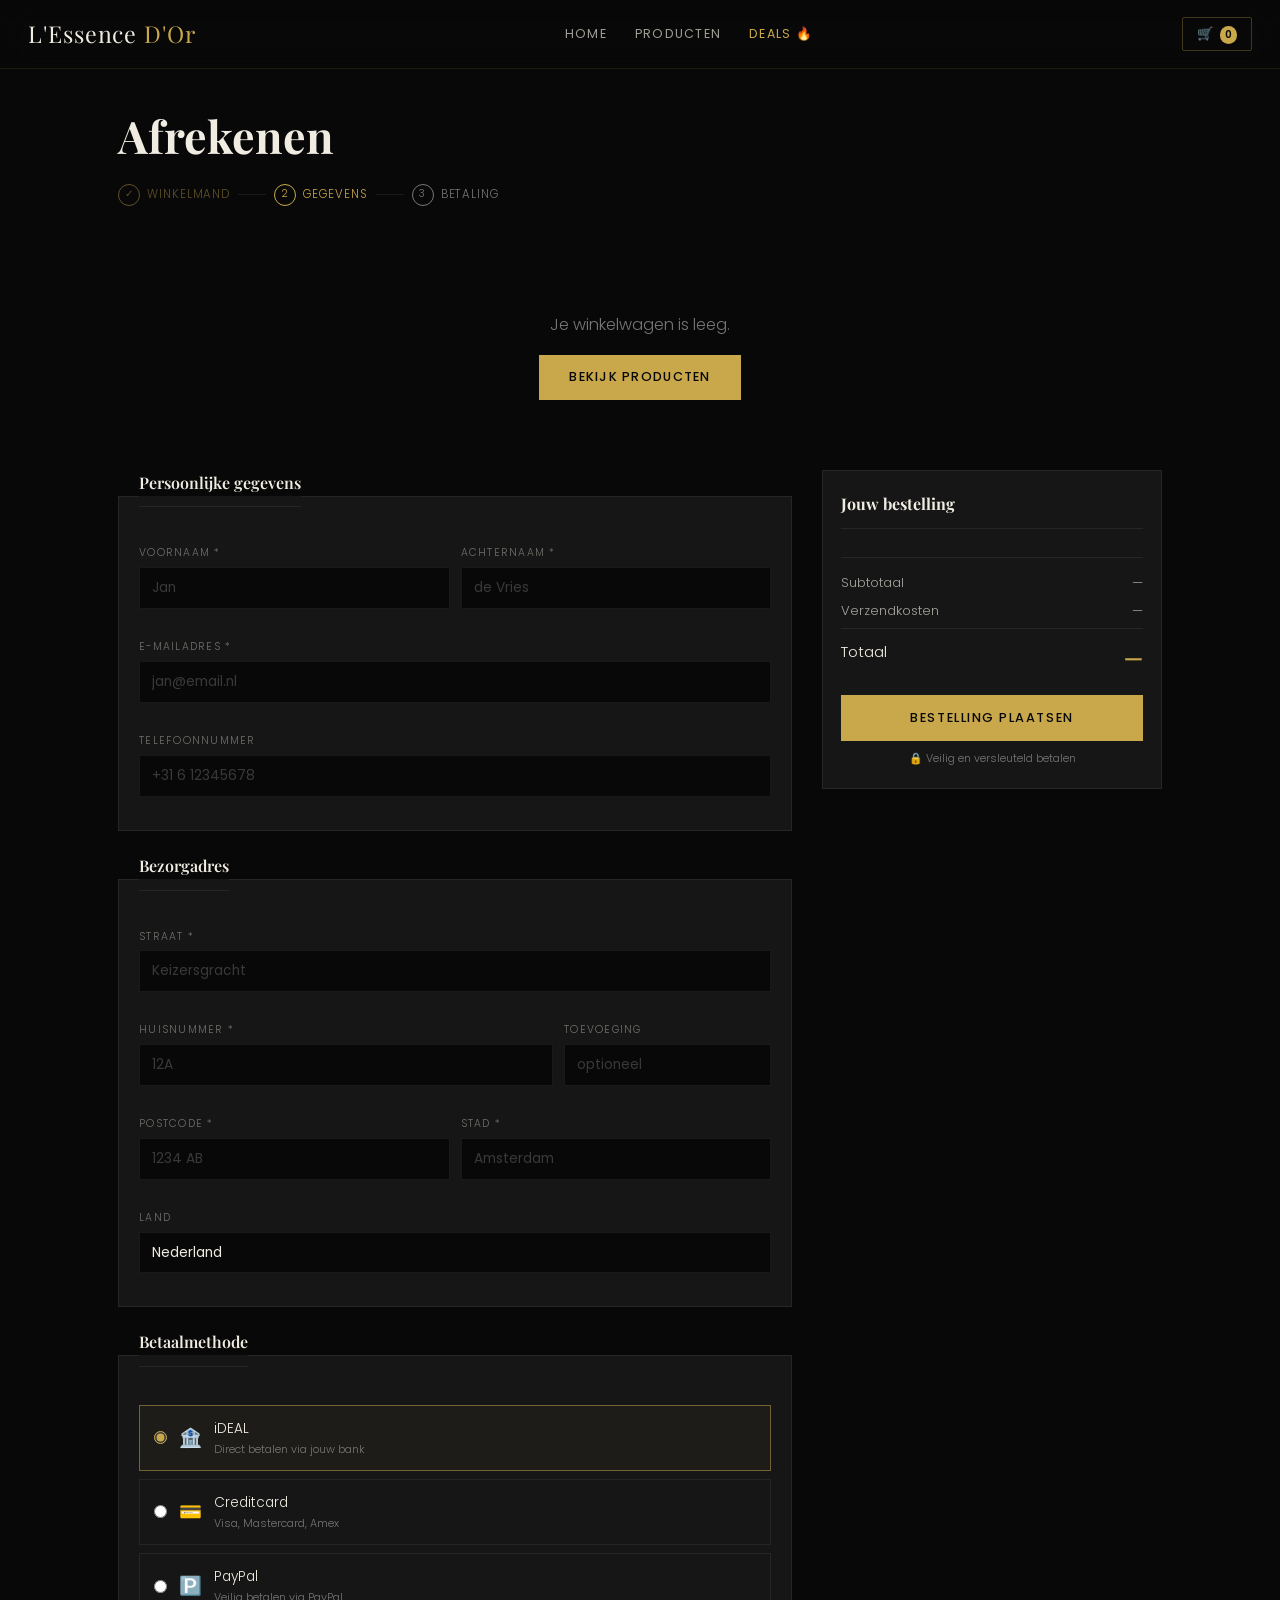
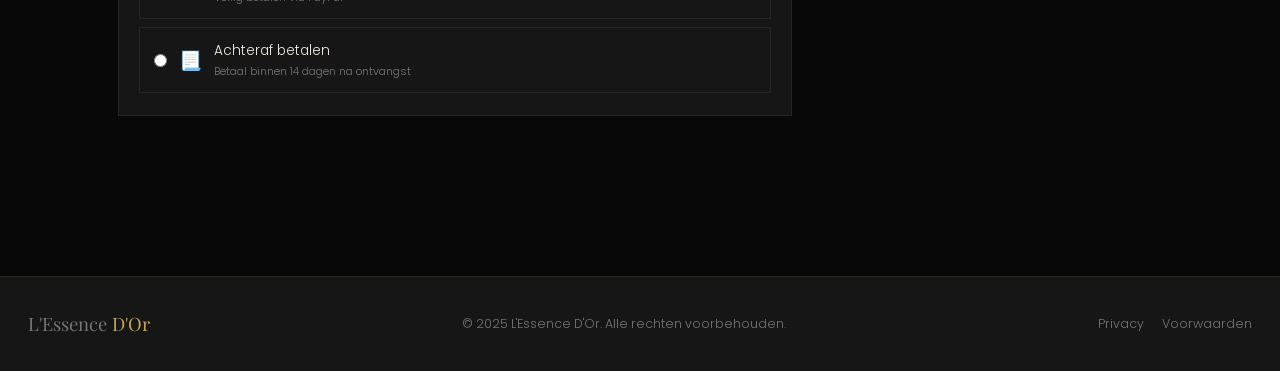
==== commit 4a63909c: "commentaar gefixt" ====
--- a/checkout.html
+++ b/checkout.html
@@ -1,6 +1,5 @@
-// auteur : Yusuf Simsek
-// L'Essence D'Or - Parfum Webshop
-
+<!-- Auteur : Yusuf Simsek 
+ L'Essence D'Or - Parfum Webshop  -->
 <!DOCTYPE html>
 <html lang="nl">
 <head>
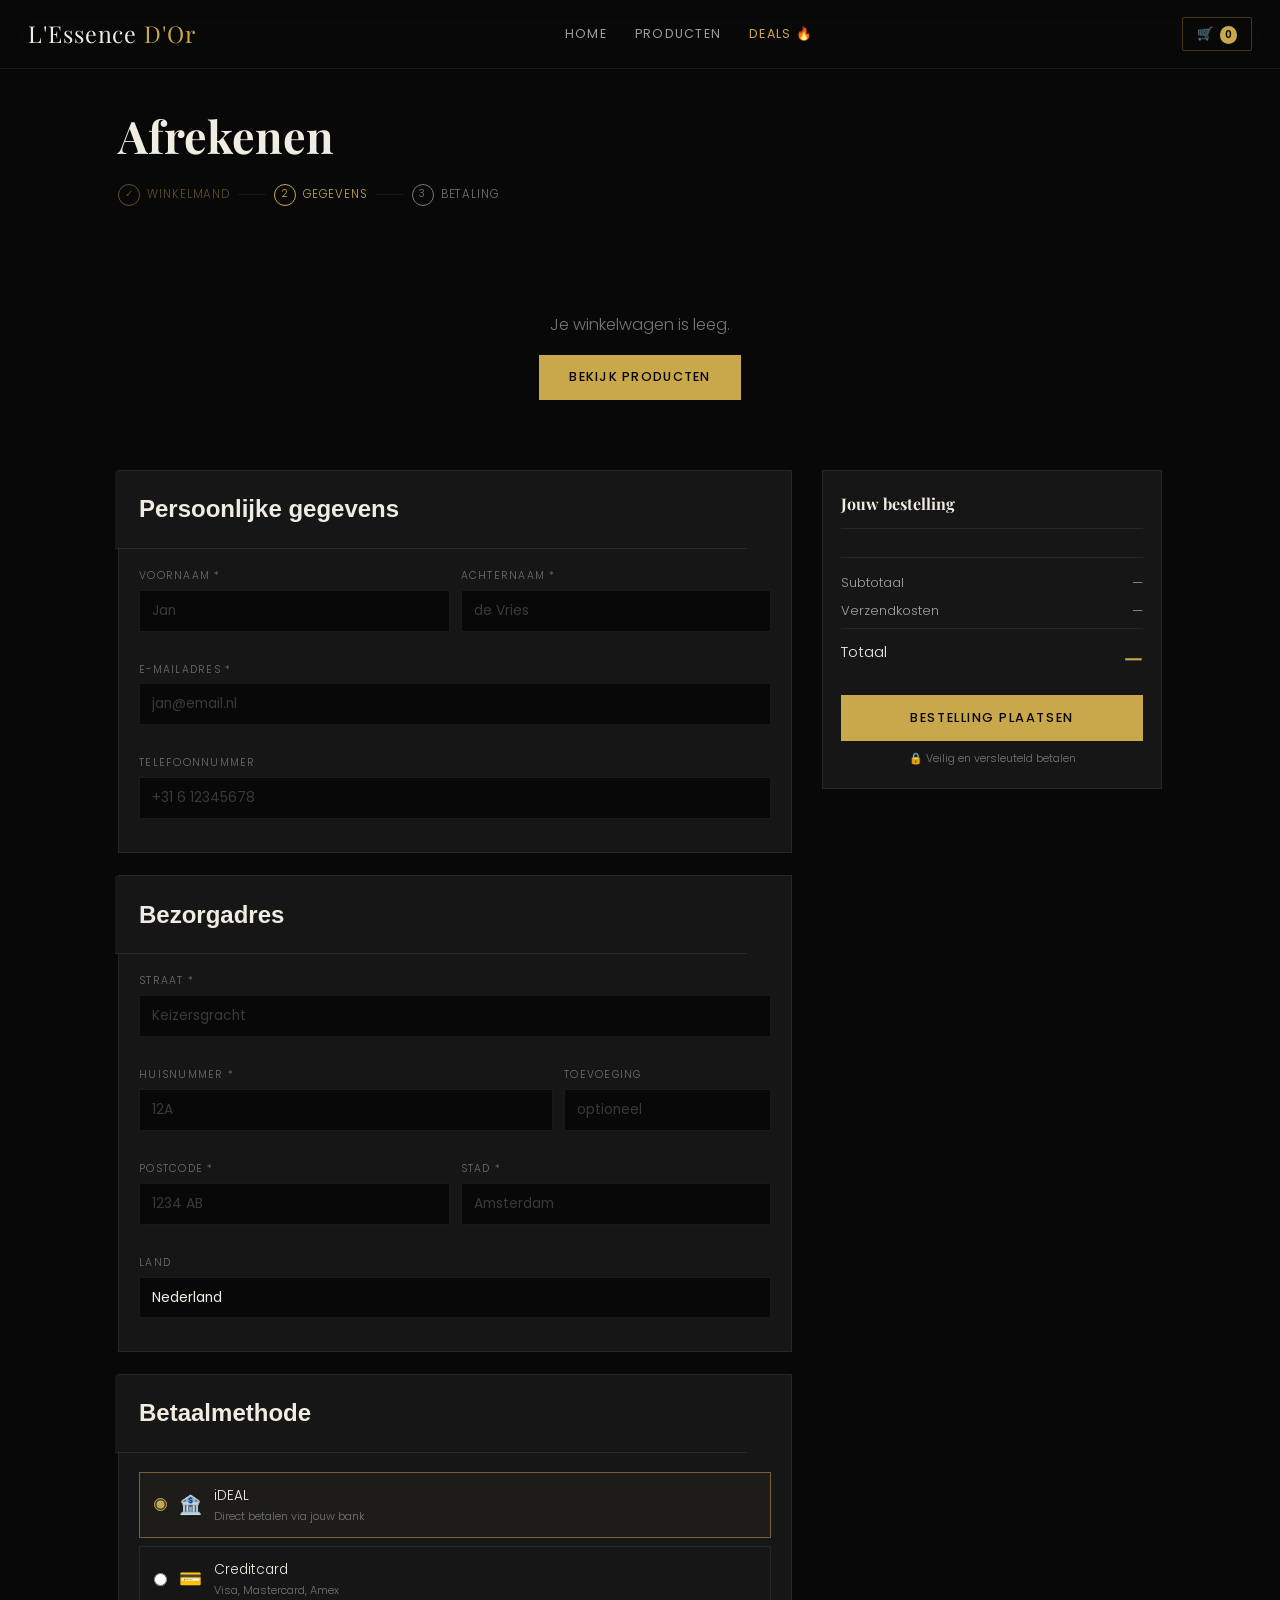
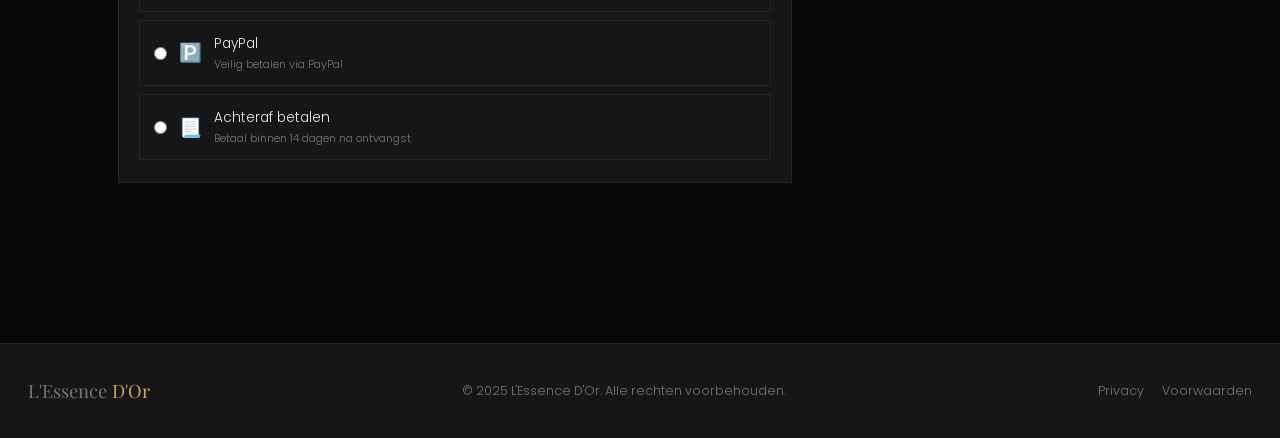
==== commit 0e239660: "CEO Optimatie gedaan" ====
--- a/checkout.html
+++ b/checkout.html
@@ -1,13 +1,39 @@
 <!-- Auteur : Yusuf Simsek 
  L'Essence D'Or - Parfum Webshop  -->
+
 <!DOCTYPE html>
 <html lang="nl">
 <head>
   <meta charset="UTF-8">
   <meta name="viewport" content="width=device-width, initial-scale=1.0">
+
+  <!-- ═══ SEO: Primaire meta ═══ -->
   <title>Afrekenen — L'Essence D'Or</title>
-  <link rel="stylesheet" href="style.css">
+  <meta name="description" content="Rond je bestelling af bij L'Essence D'Or. Veilig betalen via iDEAL, creditcard of PayPal. Gratis verzending vanaf €75.">
+  <meta name="robots" content="noindex, nofollow">
+  <link rel="canonical" href="https://lessencedor.nl/checkout.html">
+
+  <!-- ═══ Assets ═══ -->
+  <link rel="stylesheet" href="assets/css/style.css">
   <link href="https://fonts.googleapis.com/css2?family=Playfair+Display:ital,wght@0,400;0,600;0,700;1,400&family=Poppins:wght@300;400;500&display=swap" rel="stylesheet">
+
+  <!-- ═══ SEO: Schema.org JSON-LD ═══ -->
+  <script type="application/ld+json">
+  {
+    "@context": "https://schema.org",
+    "@type": "CheckoutPage",
+    "url": "https://lessencedor.nl/checkout.html",
+    "name": "Afrekenen — L'Essence D'Or",
+    "isPartOf": { "@id": "https://lessencedor.nl/#website" },
+    "breadcrumb": {
+      "@type": "BreadcrumbList",
+      "itemListElement": [
+        { "@type": "ListItem", "position": 1, "name": "Home", "item": "https://lessencedor.nl/" },
+        { "@type": "ListItem", "position": 2, "name": "Afrekenen", "item": "https://lessencedor.nl/checkout.html" }
+      ]
+    }
+  }
+  </script>
 </head>
 <body>
 
@@ -16,23 +42,23 @@
     <div id="logo">
       <a href="index.html">L'Essence <span>D'Or</span></a>
     </div>
-    <nav id="mainNav">
+    <nav id="mainNav" aria-label="Hoofdnavigatie">
       <a href="index.html">Home</a>
       <a href="index.html#producten-sectie">Producten</a>
       <a href="deals.html" class="deals-link">Deals 🔥</a>
     </nav>
     <div class="nav-rechts">
-      <button id="cartBtn">🛒 <span id="cartCount">0</span></button>
-      <button class="hamburger" id="hamburger" aria-label="Menu">☰</button>
+      <button id="cartBtn" aria-label="Winkelwagen openen">🛒 <span id="cartCount">0</span></button>
+      <button class="hamburger" id="hamburger" aria-label="Menu openen/sluiten" aria-expanded="false">☰</button>
     </div>
   </div>
 </header>
 
-<nav id="mobileMenu">
+<nav id="mobileMenu" aria-label="Mobiele navigatie">
   <a href="index.html">Home</a>
   <a href="index.html#producten-sectie">Producten</a>
   <a href="deals.html">Deals 🔥</a>
-  <a href="checkout.html">Afrekenen</a>
+  <a href="checkout.html" aria-current="page">Afrekenen</a>
 </nav>
 
 
@@ -40,17 +66,17 @@
 
   <h1>Afrekenen</h1>
 
-  <div class="stappen">
-    <span class="stap klaar"><span class="stap-num">✓</span> Winkelmand</span>
-    <span class="stap-lijn"></span>
-    <span class="stap actief"><span class="stap-num">2</span> Gegevens</span>
-    <span class="stap-lijn"></span>
-    <span class="stap"><span class="stap-num">3</span> Betaling</span>
-  </div>
+  <ol class="stappen" aria-label="Bestelstappen">
+    <li class="stap klaar"><span class="stap-num" aria-hidden="true">✓</span> Winkelmand</li>
+    <span class="stap-lijn" aria-hidden="true"></span>
+    <li class="stap actief" aria-current="step"><span class="stap-num" aria-hidden="true">2</span> Gegevens</li>
+    <span class="stap-lijn" aria-hidden="true"></span>
+    <li class="stap"><span class="stap-num" aria-hidden="true">3</span> Betaling</li>
+  </ol>
 
 
   <!-- leeg cart -->
-  <section id="leegCart" hidden>
+  <section id="leegCart" hidden aria-live="polite">
     <p>Je winkelwagen is leeg.</p>
     <a href="index.html" class="btn-goud">Bekijk producten</a>
   </section>
@@ -59,29 +85,29 @@
   <!-- checkout layout -->
   <div class="checkout-layout" id="checkoutLayout">
 
-    <form class="checkout-form" id="checkoutForm" novalidate>
+    <form class="checkout-form" id="checkoutForm" novalidate aria-label="Bestelformulier">
 
       <fieldset class="form-blok">
-        <legend><h3>Persoonlijke gegevens</h3></legend>
+        <legend><h2>Persoonlijke gegevens</h2></legend>
 
         <div class="form-rij">
           <div class="form-groep">
             <label for="voornaam">Voornaam *</label>
-            <input type="text" id="voornaam" placeholder="Jan" autocomplete="given-name">
-            <span class="fout-tekst" id="fout-voornaam"></span>
+            <input type="text" id="voornaam" placeholder="Jan" autocomplete="given-name" aria-required="true" aria-describedby="fout-voornaam">
+            <span class="fout-tekst" id="fout-voornaam" role="alert"></span>
           </div>
           <div class="form-groep">
             <label for="achternaam">Achternaam *</label>
-            <input type="text" id="achternaam" placeholder="de Vries" autocomplete="family-name">
-            <span class="fout-tekst" id="fout-achternaam"></span>
+            <input type="text" id="achternaam" placeholder="de Vries" autocomplete="family-name" aria-required="true" aria-describedby="fout-achternaam">
+            <span class="fout-tekst" id="fout-achternaam" role="alert"></span>
           </div>
         </div>
 
         <div class="form-rij enkel">
           <div class="form-groep">
             <label for="email">E-mailadres *</label>
-            <input type="email" id="email" placeholder="jan@email.nl" autocomplete="email">
-            <span class="fout-tekst" id="fout-email"></span>
+            <input type="email" id="email" placeholder="jan@email.nl" autocomplete="email" aria-required="true" aria-describedby="fout-email">
+            <span class="fout-tekst" id="fout-email" role="alert"></span>
           </div>
         </div>
 
@@ -95,21 +121,21 @@
 
 
       <fieldset class="form-blok">
-        <legend><h3>Bezorgadres</h3></legend>
+        <legend><h2>Bezorgadres</h2></legend>
 
         <div class="form-rij enkel">
           <div class="form-groep">
             <label for="straat">Straat *</label>
-            <input type="text" id="straat" placeholder="Keizersgracht" autocomplete="address-line1">
-            <span class="fout-tekst" id="fout-straat"></span>
+            <input type="text" id="straat" placeholder="Keizersgracht" autocomplete="address-line1" aria-required="true" aria-describedby="fout-straat">
+            <span class="fout-tekst" id="fout-straat" role="alert"></span>
           </div>
         </div>
 
         <div class="form-rij breed-links">
           <div class="form-groep">
             <label for="huisnr">Huisnummer *</label>
-            <input type="text" id="huisnr" placeholder="12A">
-            <span class="fout-tekst" id="fout-huisnr"></span>
+            <input type="text" id="huisnr" placeholder="12A" aria-required="true" aria-describedby="fout-huisnr">
+            <span class="fout-tekst" id="fout-huisnr" role="alert"></span>
           </div>
           <div class="form-groep">
             <label for="toevoeging">Toevoeging</label>
@@ -120,13 +146,13 @@
         <div class="form-rij">
           <div class="form-groep">
             <label for="postcode">Postcode *</label>
-            <input type="text" id="postcode" placeholder="1234 AB" maxlength="7" autocomplete="postal-code">
-            <span class="fout-tekst" id="fout-postcode"></span>
+            <input type="text" id="postcode" placeholder="1234 AB" maxlength="7" autocomplete="postal-code" aria-required="true" aria-describedby="fout-postcode">
+            <span class="fout-tekst" id="fout-postcode" role="alert"></span>
           </div>
           <div class="form-groep">
             <label for="stad">Stad *</label>
-            <input type="text" id="stad" placeholder="Amsterdam" autocomplete="address-level2">
-            <span class="fout-tekst" id="fout-stad"></span>
+            <input type="text" id="stad" placeholder="Amsterdam" autocomplete="address-level2" aria-required="true" aria-describedby="fout-stad">
+            <span class="fout-tekst" id="fout-stad" role="alert"></span>
           </div>
         </div>
 
@@ -146,12 +172,12 @@
 
 
       <fieldset class="form-blok">
-        <legend><h3>Betaalmethode</h3></legend>
-
-        <div class="betaal-opties">
+        <legend><h2>Betaalmethode</h2></legend>
+
+        <div class="betaal-opties" role="radiogroup" aria-label="Kies betaalmethode">
           <label class="betaal-optie actief">
             <input type="radio" name="betaal" value="ideal" checked>
-            <span class="betaal-icon">🏦</span>
+            <span class="betaal-icon" aria-hidden="true">🏦</span>
             <div>
               <p class="betaal-naam">iDEAL</p>
               <p class="betaal-sub">Direct betalen via jouw bank</p>
@@ -160,7 +186,7 @@
 
           <label class="betaal-optie">
             <input type="radio" name="betaal" value="creditcard">
-            <span class="betaal-icon">💳</span>
+            <span class="betaal-icon" aria-hidden="true">💳</span>
             <div>
               <p class="betaal-naam">Creditcard</p>
               <p class="betaal-sub">Visa, Mastercard, Amex</p>
@@ -169,7 +195,7 @@
 
           <label class="betaal-optie">
             <input type="radio" name="betaal" value="paypal">
-            <span class="betaal-icon">🅿️</span>
+            <span class="betaal-icon" aria-hidden="true">🅿️</span>
             <div>
               <p class="betaal-naam">PayPal</p>
               <p class="betaal-sub">Veilig betalen via PayPal</p>
@@ -178,7 +204,7 @@
 
           <label class="betaal-optie">
             <input type="radio" name="betaal" value="achteraf">
-            <span class="betaal-icon">📃</span>
+            <span class="betaal-icon" aria-hidden="true">📃</span>
             <div>
               <p class="betaal-naam">Achteraf betalen</p>
               <p class="betaal-sub">Betaal binnen 14 dagen na ontvangst</p>
@@ -191,9 +217,9 @@
 
 
     <!-- order samenvatting -->
-    <aside class="order-samen">
+    <aside class="order-samen" aria-label="Besteloverzicht">
       <h3>Jouw bestelling</h3>
-      <ul id="orderLijst"></ul>
+      <ul id="orderLijst" aria-label="Bestelde producten"></ul>
       <p class="samen-rij"><span>Subtotaal</span><span id="orderSubtotaal">—</span></p>
       <p class="samen-rij"><span>Verzendkosten</span><span id="orderVerzend">—</span></p>
       <p class="samen-rij eindtotaal"><span>Totaal</span><strong id="orderTotaal">—</strong></p>
@@ -205,7 +231,7 @@
 
 
   <!-- bevestiging scherm -->
-  <section id="bevestiging" hidden>
+  <section id="bevestiging" hidden aria-live="polite">
     <div class="check-cirkel" aria-hidden="true">✓</div>
     <h2>Bestelling geplaatst!</h2>
     <p>Bedankt voor je aankoop. Je ontvangt een bevestiging per e-mail.</p>
@@ -224,7 +250,7 @@
   <div class="footer-inner">
     <p class="footer-logo">L'Essence <span>D'Or</span></p>
     <p>© 2025 L'Essence D'Or. Alle rechten voorbehouden.</p>
-    <nav class="footer-links">
+    <nav class="footer-links" aria-label="Voettekst navigatie">
       <a href="#">Privacy</a>
       <a href="#">Voorwaarden</a>
     </nav>
@@ -232,12 +258,12 @@
 </footer>
 
 
-<aside id="cartPanel">
+<aside id="cartPanel" aria-label="Winkelwagen">
   <div class="cart-header">
     <h4>Jouw winkelwagen</h4>
     <button id="sluitCart" aria-label="Sluit winkelwagen">✕</button>
   </div>
-  <ul id="cartLijst"></ul>
+  <ul id="cartLijst" aria-label="Items in winkelwagen"></ul>
   <div id="cartSummary">
     <p id="verzendInfo"></p>
     <div class="cart-totaal-rij">
@@ -252,8 +278,8 @@
 <div id="cartOverlay"></div>
 <div id="toast" role="status" aria-live="polite"></div>
 
-<script src="script.js"></script>
-<script src="checkout.js"></script>
+<script src="assets/js/script.js"></script>
+<script src="assets/js/checkout.js"></script>
 
 </body>
 </html>
--- a/assets/css/style.css
+++ b/assets/css/style.css
@@ -0,0 +1,1517 @@
+/* CSS reset en basisstijlen */
+*, *::before, *::after {
+  box-sizing: border-box;
+  margin: 0;
+  padding: 0;
+}
+
+:root {
+  --zwart: #080808;
+  --donker: #0f0f0f;
+  --grijs-donker: #161616;
+  --kaart: #1a1a1a;
+  --border: rgba(255,255,255,0.07);
+  --goud: #c9a84c;
+  --goud-hover: #debb68;
+  --wit: #f0ece2;
+  --grijs: #777;
+  --rood: #c0392b;
+  --font-serif: 'Playfair Display', serif;
+  --font-sans: 'Poppins', sans-serif;
+}
+
+html { scroll-behavior: smooth; }
+
+body {
+  background: var(--zwart);
+  color: var(--wit);
+  font-family: var(--font-sans);
+  font-weight: 300;
+  line-height: 1.6;
+  overflow-x: hidden;
+}
+
+a { text-decoration: none; color: inherit; }
+img { max-width: 100%; display: block; }
+button { cursor: pointer; font-family: var(--font-sans); }
+ul { list-style: none; }
+figure { margin: 0; }
+
+
+/* NAVBAR */
+
+#navbar {
+  position: fixed;
+  top: 0;
+  width: 100%;
+  z-index: 100;
+  background: rgba(8,8,8,0.88);
+  backdrop-filter: blur(14px);
+  border-bottom: 1px solid rgba(201,168,76,0.12);
+  transition: background 0.3s, box-shadow 0.3s;
+}
+
+#navbar.scrolled {
+  background: rgba(8,8,8,0.98);
+  box-shadow: 0 2px 20px rgba(0,0,0,0.4);
+}
+
+.nav-inner {
+  max-width: 1280px;
+  margin: 0 auto;
+  padding: 0 28px;
+  height: 68px;
+  display: flex;
+  align-items: center;
+  justify-content: space-between;
+  gap: 16px;
+}
+
+#logo a {
+  font-family: var(--font-serif);
+  font-size: 1.45rem;
+  letter-spacing: 0.04em;
+}
+#logo span { color: var(--goud); }
+
+nav#mainNav {
+  display: flex;
+  gap: 28px;
+}
+
+nav#mainNav a {
+  font-size: 0.78rem;
+  font-weight: 400;
+  letter-spacing: 0.1em;
+  text-transform: uppercase;
+  color: rgba(240,236,226,0.65);
+  transition: color 0.2s;
+}
+nav#mainNav a:hover { color: var(--goud); }
+nav#mainNav a.actief { color: var(--goud); }
+nav#mainNav .deals-link { color: var(--goud); }
+
+.nav-rechts {
+  display: flex;
+  align-items: center;
+  gap: 12px;
+}
+
+#cartBtn {
+  background: transparent;
+  border: 1px solid rgba(201,168,76,0.3);
+  color: var(--wit);
+  padding: 6px 14px;
+  font-size: 0.82rem;
+  border-radius: 2px;
+  transition: all 0.2s;
+}
+#cartBtn:hover { border-color: var(--goud); color: var(--goud); }
+
+#cartCount {
+  display: inline-block;
+  background: var(--goud);
+  color: var(--zwart);
+  font-size: 0.65rem;
+  font-weight: 600;
+  padding: 1px 5px;
+  border-radius: 10px;
+  margin-left: 3px;
+  min-width: 16px;
+  text-align: center;
+}
+
+.hamburger {
+  display: none;
+  background: none;
+  border: none;
+  color: var(--wit);
+  font-size: 1.5rem;
+  line-height: 1;
+}
+
+#mobileMenu {
+  display: none;
+  position: fixed;
+  top: 68px;
+  left: 0;
+  right: 0;
+  background: var(--donker);
+  border-bottom: 1px solid rgba(201,168,76,0.12);
+  z-index: 99;
+  flex-direction: column;
+  padding: 10px 28px 18px;
+}
+#mobileMenu.open { display: flex; }
+#mobileMenu a {
+  padding: 12px 0;
+  border-bottom: 1px solid var(--border);
+  font-size: 0.88rem;
+  color: rgba(240,236,226,0.7);
+}
+#mobileMenu a:last-child { border: none; color: var(--goud); }
+
+
+/* cart sidebar*/
+
+#cartPanel {
+  position: fixed;
+  right: -380px;
+  top: 0;
+  width: 360px;
+  height: 100vh;
+  background: #121212;
+  border-left: 1px solid rgba(201,168,76,0.18);
+  z-index: 200;
+  display: flex;
+  flex-direction: column;
+  transition: right 0.35s cubic-bezier(0.25, 0.46, 0.45, 0.94);
+}
+#cartPanel.open { right: 0; }
+
+#cartOverlay {
+  display: none;
+  position: fixed;
+  inset: 0;
+  background: rgba(0,0,0,0.5);
+  z-index: 150;
+}
+#cartOverlay.open { display: block; }
+
+.cart-header {
+  display: flex;
+  align-items: center;
+  justify-content: space-between;
+  padding: 20px 22px;
+  border-bottom: 1px solid var(--border);
+}
+.cart-header h4 {
+  font-family: var(--font-serif);
+  font-size: 1.1rem;
+}
+#sluitCart {
+  background: none;
+  border: none;
+  color: var(--grijs);
+  font-size: 1.1rem;
+  transition: color 0.2s;
+}
+#sluitCart:hover { color: var(--wit); }
+
+#cartLijst {
+  flex: 1;
+  overflow-y: auto;
+  padding: 14px 22px;
+  display: flex;
+  flex-direction: column;
+  gap: 2px;
+}
+
+#cartLijst li {
+  display: flex;
+  align-items: center;
+  gap: 8px;
+  padding: 10px 0;
+  border-bottom: 1px solid var(--border);
+  font-size: 0.83rem;
+}
+
+#cartLijst li:last-child { border: none; }
+
+.cart-naam {
+  flex: 1;
+  line-height: 1.3;
+}
+.cart-naam small {
+  display: block;
+  color: var(--grijs);
+  font-size: 0.7rem;
+}
+.cart-prijs {
+  color: var(--goud);
+  font-weight: 500;
+  white-space: nowrap;
+}
+.cart-verwijder {
+  background: none;
+  border: none;
+  color: var(--grijs);
+  font-size: 0.7rem;
+  transition: color 0.15s;
+  padding: 2px 4px;
+}
+.cart-verwijder:hover { color: var(--rood); }
+
+#cartSummary {
+  padding: 16px 22px 22px;
+  border-top: 1px solid var(--border);
+  display: flex;
+  flex-direction: column;
+  gap: 10px;
+}
+
+#verzendInfo {
+  font-size: 0.74rem;
+  color: var(--goud);
+  text-align: center;
+  padding: 7px;
+  background: rgba(201,168,76,0.06);
+  border: 1px solid rgba(201,168,76,0.15);
+}
+
+.cart-totaal-rij {
+  display: flex;
+  justify-content: space-between;
+  align-items: center;
+  font-size: 0.88rem;
+}
+.cart-totaal-rij strong {
+  font-family: var(--font-serif);
+  font-size: 1.2rem;
+  color: var(--goud);
+}
+
+.btn-naar-checkout {
+  display: block;
+  width: 100%;
+  text-align: center;
+  background: var(--goud);
+  color: var(--zwart);
+  padding: 12px;
+  font-size: 0.8rem;
+  font-weight: 500;
+  letter-spacing: 0.1em;
+  text-transform: uppercase;
+  transition: background 0.2s;
+}
+.btn-naar-checkout:hover { background: var(--goud-hover); }
+
+#doorwinkelBtn {
+  background: none;
+  border: none;
+  color: var(--grijs);
+  font-size: 0.76rem;
+  text-decoration: underline;
+  padding: 4px 0;
+  text-align: center;
+  width: 100%;
+  transition: color 0.2s;
+}
+#doorwinkelBtn:hover { color: var(--wit); }
+
+
+/*toast (melding!*/
+
+#toast {
+  position: fixed;
+  bottom: 28px;
+  left: 50%;
+  transform: translateX(-50%) translateY(60px);
+  background: var(--goud);
+  color: var(--zwart);
+  padding: 10px 24px;
+  font-size: 0.82rem;
+  font-weight: 500;
+  letter-spacing: 0.05em;
+  z-index: 999;
+  opacity: 0;
+  transition: all 0.3s;
+  pointer-events: none;
+  white-space: nowrap;
+}
+#toast.zichtbaar {
+  opacity: 1;
+  transform: translateX(-50%) translateY(0);
+}
+
+
+/* knoppen design */
+
+.btn-goud {
+  display: inline-block;
+  background: var(--goud);
+  color: var(--zwart);
+  padding: 12px 30px;
+  font-size: 0.8rem;
+  font-weight: 500;
+  letter-spacing: 0.1em;
+  text-transform: uppercase;
+  border: none;
+  transition: background 0.2s, transform 0.2s;
+}
+.btn-goud:hover { background: var(--goud-hover); transform: translateY(-1px); }
+
+.btn-outline {
+  display: inline-block;
+  border: 1px solid var(--goud);
+  color: var(--goud);
+  padding: 11px 28px;
+  font-size: 0.8rem;
+  letter-spacing: 0.1em;
+  text-transform: uppercase;
+  background: transparent;
+  transition: all 0.2s;
+}
+.btn-outline:hover { background: var(--goud); color: var(--zwart); }
+
+
+/*  product card deels*/
+
+.product-card {
+  background: var(--kaart);
+  border: 1px solid var(--border);
+  position: relative;
+  overflow: hidden;
+  transition: transform 0.3s, border-color 0.3s, box-shadow 0.3s;
+}
+.product-card:hover {
+  transform: translateY(-5px);
+  border-color: rgba(201,168,76,0.3);
+  box-shadow: 0 12px 36px rgba(0,0,0,0.3);
+}
+
+.product-card figure {
+  aspect-ratio: 3/4;
+  overflow: hidden;
+  background: #111;
+}
+.product-card figure img {
+  width: 100%;
+  height: 100%;
+  object-fit: cover;
+  transition: transform 0.5s ease;
+}
+.product-card:hover figure img { transform: scale(1.06); }
+
+.kaart-info { padding: 15px 17px 18px; }
+
+.kaart-merk {
+  font-size: 0.68rem;
+  letter-spacing: 0.2em;
+  text-transform: uppercase;
+  color: var(--goud);
+  margin-bottom: 3px;
+}
+
+.kaart-info h3 {
+  font-family: var(--font-serif);
+  font-size: 1rem;
+  font-weight: 600;
+  margin-bottom: 4px;
+  line-height: 1.3;
+}
+.kaart-info h3 a { color: var(--wit); }
+.kaart-info h3 a:hover { color: var(--goud); }
+
+.kaart-ml {
+  font-size: 0.7rem;
+  color: var(--grijs);
+  margin-bottom: 9px;
+}
+
+.kaart-prijzen {
+  display: flex;
+  align-items: baseline;
+  gap: 8px;
+  margin-bottom: 12px;
+}
+
+.prijs-nu { font-size: 1.05rem; font-weight: 500; }
+.prijs-oud { font-size: 0.8rem; color: var(--grijs); text-decoration: line-through; }
+
+.badge {
+  position: absolute;
+  top: 12px;
+  left: 12px;
+  background: var(--goud);
+  color: var(--zwart);
+  font-size: 0.66rem;
+  font-weight: 600;
+  padding: 3px 8px;
+  letter-spacing: 0.04em;
+  z-index: 2;
+}
+
+.heart-btn {
+  position: absolute;
+  top: 11px;
+  right: 11px;
+  width: 32px;
+  height: 32px;
+  border-radius: 50%;
+  background: rgba(8,8,8,0.7);
+  border: 1px solid var(--border);
+  color: var(--wit);
+  font-size: 0.88rem;
+  display: flex;
+  align-items: center;
+  justify-content: center;
+  z-index: 2;
+  transition: all 0.2s;
+}
+.heart-btn:hover, .heart-btn.liked { color: #e04040; border-color: #e04040; }
+
+.add-btn {
+  width: 100%;
+  padding: 9px;
+  background: transparent;
+  border: 1px solid rgba(201,168,76,0.35);
+  color: var(--wit);
+  font-size: 0.75rem;
+  letter-spacing: 0.09em;
+  text-transform: uppercase;
+  transition: all 0.2s;
+}
+.add-btn:hover { background: var(--goud); border-color: var(--goud); color: var(--zwart); }
+
+
+/* product grid */
+
+.product-grid {
+  display: grid;
+  grid-template-columns: repeat(auto-fill, minmax(230px, 1fr));
+  gap: 22px;
+}
+
+
+/* Sectie Header */
+
+.sectie-hoofd {
+  text-align: center;
+  margin-bottom: 44px;
+}
+.sectie-hoofd h2 {
+  font-family: var(--font-serif);
+  font-size: clamp(1.8rem, 3.5vw, 2.8rem);
+  font-weight: 600;
+  margin-bottom: 6px;
+}
+.sectie-hoofd p { color: var(--grijs); font-size: 0.88rem; }
+
+.goud-label {
+  display: block;
+  font-size: 0.68rem;
+  letter-spacing: 0.25em;
+  text-transform: uppercase;
+  color: var(--goud);
+  margin-bottom: 10px;
+}
+
+/*sterren*/
+.ster-vol { color: var(--goud); }
+.ster-leeg { color: rgba(255,255,255,0.18); }
+
+
+/*footer*/
+
+footer {
+  background: var(--grijs-donker);
+  border-top: 1px solid rgba(201,168,76,0.12);
+  padding: 32px 28px;
+  margin-top: 80px;
+}
+.footer-inner {
+  max-width: 1280px;
+  margin: 0 auto;
+  display: flex;
+  align-items: center;
+  justify-content: space-between;
+  flex-wrap: wrap;
+  gap: 14px;
+}
+.footer-logo { font-family: var(--font-serif); font-size: 1.15rem; }
+.footer-logo span { color: var(--goud); }
+footer p { color: var(--grijs); font-size: 0.78rem; }
+.footer-links { display: flex; gap: 18px; }
+.footer-links a { color: var(--grijs); font-size: 0.78rem; transition: color 0.2s; }
+.footer-links a:hover { color: var(--goud); }
+
+
+/* hero */
+
+#hero {
+  min-height: 100vh;
+  position: relative;
+  display: flex;
+  align-items: center;
+  overflow: hidden;
+  background: var(--donker);
+}
+.hero-bg {
+  position: absolute;
+  inset: 0;
+ background: url('../../images/diorreclame.webp') center/cover no-repeat;
+  z-index: 0;
+}
+.hero-verduistering {
+  position: absolute;
+  inset: 0;
+  background: linear-gradient(105deg, rgba(8,8,8,0.92) 0%, rgba(8,8,8,0.6) 55%, rgba(8,8,8,0.15) 100%);
+  z-index: 1;
+}
+.hero-tekst {
+  position: relative;
+  z-index: 2;
+  max-width: 1280px;
+  width: 100%;
+  margin: 0 auto;
+  padding: 100px 28px 60px;
+}
+.hero-label {
+  display: inline-block;
+  font-size: 0.68rem;
+  letter-spacing: 0.3em;
+  text-transform: uppercase;
+  color: var(--goud);
+  margin-bottom: 16px;
+  padding-bottom: 8px;
+  border-bottom: 1px solid rgba(201,168,76,0.3);
+}
+.hero-tekst h1 {
+  font-family: var(--font-serif);
+  font-size: clamp(3rem, 7.5vw, 6.5rem);
+  font-weight: 700;
+  line-height: 1.05;
+  margin-bottom: 20px;
+  max-width: 620px;
+}
+.hero-tekst h1 em { color: var(--goud); font-style: italic; }
+.hero-sub {
+  max-width: 400px;
+  font-size: 0.94rem;
+  color: rgba(240,236,226,0.65);
+  margin-bottom: 36px;
+  line-height: 1.75;
+}
+.hero-knoppen { display: flex; gap: 12px; flex-wrap: wrap; }
+
+
+/* merken strip*/
+
+.merken-strip {
+  background: var(--grijs-donker);
+  border-top: 1px solid rgba(201,168,76,0.12);
+  border-bottom: 1px solid rgba(201,168,76,0.12);
+  padding: 13px 0;
+  overflow: hidden;
+  position: relative;
+}
+
+/* fade links en rechts */
+.merken-strip::before,
+.merken-strip::after {
+  content: '';
+  position: absolute;
+  top: 0;
+  bottom: 0;
+  width: 80px;
+  z-index: 2;
+  pointer-events: none;
+}
+.merken-strip::before { left: 0; background: linear-gradient(to right, var(--grijs-donker), transparent); }
+.merken-strip::after  { right: 0; background: linear-gradient(to left, var(--grijs-donker), transparent); }
+
+/* links naar rechts = van -50% naar 0 */
+.merken-ticker {
+  display: inline-flex;
+  align-items: center;
+  gap: 20px;
+  white-space: nowrap;
+  animation: ticker-ltr 32s linear infinite;
+  font-size: 0.7rem;
+  letter-spacing: 0.18em;
+  text-transform: uppercase;
+}
+
+.merken-strip:hover .merken-ticker { animation-play-state: paused; }
+
+.merken-ticker span { color: rgba(201,168,76,0.55); flex-shrink: 0; }
+.merken-ticker .scheidsteken { color: rgba(255,255,255,0.15); font-size: 0.55rem; }
+
+@keyframes ticker-ltr {
+  from { transform: translateX(-50%); }
+  to   { transform: translateX(0); }
+}
+
+
+/* producten sectie */
+
+#producten-sectie {
+  max-width: 1280px;
+  margin: 0 auto;
+  padding: 80px 28px;
+}
+
+
+/* over ons */
+
+#over-ons {
+  background: var(--grijs-donker);
+  border-top: 1px solid var(--border);
+  border-bottom: 1px solid var(--border);
+  padding: 80px 28px;
+}
+
+.over-ons-inner {
+  max-width: 1100px;
+  margin: 0 auto;
+  display: grid;
+  grid-template-columns: 1fr 1fr;
+  gap: 60px;
+  align-items: center;
+}
+
+.over-tekst h2 {
+  font-family: var(--font-serif);
+  font-size: clamp(1.8rem, 3vw, 2.6rem);
+  line-height: 1.2;
+  margin-bottom: 18px;
+}
+.over-tekst p {
+  color: rgba(240,236,226,0.65);
+  font-size: 0.92rem;
+  line-height: 1.78;
+  margin-bottom: 14px;
+}
+
+.over-figuur {
+  aspect-ratio: 16/9; 
+  border: 1px solid rgba(255, 187, 0, 0.25);
+  overflow: hidden;
+  min-height: 400px;
+}
+
+.over-figuur img {
+  width: 100%;
+  height: 100%;
+  object-fit: cover;
+  display: block;
+}
+
+
+
+/* decoratieve lijn is verwijderd functie is er nog voor indien wijzigingen nodig */
+.over-figuur::before {
+  display: none;
+}
+
+.over-figuur-inhoud {
+  text-align: center;
+  color: rgba(201,168,76,0.3);
+}
+.over-figuur-inhoud span { font-size: 2.5rem; display: block; margin-bottom: 10px; }
+.over-figuur-inhoud p {
+  font-size: 0.62rem;
+  letter-spacing: 0.3em;
+  text-transform: uppercase;
+  color: rgba(201,168,76,0.4);
+}
+
+
+/* contact van index*/
+
+#contact {
+  max-width: 1100px;
+  margin: 0 auto;
+  padding: 80px 28px;
+}
+
+.contact-grid {
+  display: grid;
+  grid-template-columns: 1fr 1.5fr;
+  gap: 50px;
+  align-items: start;
+  margin-top: 46px;
+}
+
+.contact-info {
+  display: flex;
+  flex-direction: column;
+  gap: 24px;
+}
+
+.contact-blok {
+  display: flex;
+  align-items: flex-start;
+  gap: 13px;
+}
+.contact-blok .icon { font-size: 1.2rem; margin-top: 2px; }
+.contact-blok strong { display: block; font-weight: 500; font-size: 0.83rem; margin-bottom: 2px; }
+.contact-blok p { color: var(--grijs); font-size: 0.82rem; }
+
+.contact-form {
+  display: flex;
+  flex-direction: column;
+  gap: 13px;
+}
+.contact-form input,
+.contact-form textarea {
+  background: var(--grijs-donker);
+  border: 1px solid var(--border);
+  color: var(--wit);
+  padding: 11px 15px;
+  font-family: var(--font-sans);
+  font-size: 0.88rem;
+  width: 100%;
+  outline: none;
+  transition: border-color 0.2s;
+}
+.contact-form input:focus,
+.contact-form textarea:focus { border-color: rgba(201,168,76,0.45); }
+.contact-form input::placeholder,
+.contact-form textarea::placeholder { color: rgba(255,255,255,0.25); }
+.contact-form textarea { resize: vertical; }
+
+
+/* product detail*/
+
+.product-pagina {
+  max-width: 1280px;
+  margin: 0 auto;
+  padding: 100px 28px 80px;
+}
+
+nav.breadcrumb {
+  display: flex;
+  align-items: center;
+  gap: 8px;
+  margin-bottom: 36px;
+  font-size: 0.74rem;
+  color: var(--grijs);
+}
+nav.breadcrumb a { color: var(--grijs); transition: color 0.2s; }
+nav.breadcrumb a:hover { color: var(--goud); }
+nav.breadcrumb .pijl { opacity: 0.35; }
+nav.breadcrumb .huidig { color: rgba(240,236,226,0.5); }
+
+.detail-grid {
+  display: grid;
+  grid-template-columns: 1fr 1fr;
+  gap: 60px;
+  align-items: start;
+  margin-bottom: 70px;
+}
+
+/*foto kolom*/
+.foto-kolom { display: flex; flex-direction: column; gap: 12px; }
+
+.hoofd-foto {
+  aspect-ratio: 3/4;
+  overflow: hidden;
+  background: var(--grijs-donker);
+}
+.hoofd-foto img {
+  width: 100%;
+  height: 100%;
+  object-fit: cover;
+  transition: transform 0.5s;
+}
+.hoofd-foto:hover img { transform: scale(1.04); }
+
+.thumb-rij { display: flex; gap: 10px; }
+.thumb {
+  width: 76px;
+  aspect-ratio: 3/4;
+  object-fit: cover;
+  cursor: pointer;
+  border: 1px solid var(--border);
+  transition: border-color 0.2s;
+  flex-shrink: 0;
+}
+.thumb:hover { border-color: rgba(201,168,76,0.4); }
+.thumb.actief { border-color: var(--goud); }
+
+/*info kolom*/
+.info-kolom { position: sticky; top: 90px; }
+
+.product-merk {
+  font-size: 0.68rem;
+  letter-spacing: 0.25em;
+  text-transform: uppercase;
+  color: var(--goud);
+  margin-bottom: 8px;
+}
+.product-naam {
+  font-family: var(--font-serif);
+  font-size: clamp(1.8rem, 3vw, 2.8rem);
+  font-weight: 700;
+  line-height: 1.1;
+  margin-bottom: 5px;
+}
+.product-ml-type {
+  font-size: 0.8rem;
+  color: var(--grijs);
+  margin-bottom: 16px;
+}
+
+.score-rij {
+  display: flex;
+  align-items: center;
+  gap: 8px;
+  margin-bottom: 18px;
+  font-size: 0.78rem;
+  color: var(--grijs);
+}
+
+.prijs-blok {
+  display: flex;
+  align-items: baseline;
+  gap: 11px;
+  margin-bottom: 20px;
+}
+.prijs-groot {
+  font-family: var(--font-serif);
+  font-size: 2rem;
+  font-weight: 600;
+}
+.prijs-oud-groot {
+  font-size: 1rem;
+  color: var(--grijs);
+  text-decoration: line-through;
+}
+.korting-badge {
+  background: var(--goud);
+  color: var(--zwart);
+  font-size: 0.7rem;
+  font-weight: 600;
+  padding: 3px 8px;
+}
+
+.beschrijving {
+  color: rgba(240,236,226,0.68);
+  font-size: 0.9rem;
+  line-height: 1.8;
+  padding: 18px 0;
+  border-top: 1px solid var(--border);
+  border-bottom: 1px solid var(--border);
+  margin-bottom: 20px;
+}
+
+/*geuren*/
+.noten-grid {
+  display: grid;
+  grid-template-columns: repeat(3, 1fr);
+  gap: 10px;
+  margin-bottom: 24px;
+}
+.noot {
+  background: var(--grijs-donker);
+  border: 1px solid var(--border);
+  padding: 12px;
+  text-align: center;
+}
+.noot-label {
+  font-size: 0.6rem;
+  letter-spacing: 0.18em;
+  text-transform: uppercase;
+  color: var(--goud);
+  margin-bottom: 5px;
+}
+.noot-waarde { font-size: 0.75rem; color: rgba(240,236,226,0.7); line-height: 1.4; }
+
+/*cart rij*/
+.cart-rij {
+  display: flex;
+  gap: 10px;
+  margin-bottom: 16px;
+}
+
+.aantal-wrap {
+  display: flex;
+  align-items: center;
+  border: 1px solid var(--border);
+}
+.aantal-btn {
+  width: 36px;
+  height: 46px;
+  background: transparent;
+  border: none;
+  color: var(--wit);
+  font-size: 1.1rem;
+  transition: background 0.15s;
+}
+.aantal-btn:hover { background: rgba(255,255,255,0.06); }
+#aantalInput {
+  width: 40px;
+  height: 46px;
+  background: transparent;
+  border: none;
+  border-left: 1px solid var(--border);
+  border-right: 1px solid var(--border);
+  color: var(--wit);
+  text-align: center;
+  font-family: var(--font-sans);
+  font-size: 0.9rem;
+  outline: none;
+}
+
+.cart-toevoeg-btn {
+  flex: 1;
+  height: 46px;
+  background: var(--goud);
+  border: none;
+  color: var(--zwart);
+  font-size: 0.8rem;
+  font-weight: 500;
+  letter-spacing: 0.1em;
+  text-transform: uppercase;
+  transition: background 0.2s;
+}
+.cart-toevoeg-btn:hover { background: var(--goud-hover); }
+
+.geur-tags { display: flex; gap: 7px; flex-wrap: wrap; }
+.geur-tag {
+  padding: 4px 11px;
+  border: 1px solid var(--border);
+  font-size: 0.68rem;
+  letter-spacing: 0.06em;
+  color: var(--grijs);
+}
+
+/*reviews sectie*/
+.reviews-sectie {
+  border-top: 1px solid var(--border);
+  padding-top: 50px;
+  margin-bottom: 60px;
+}
+.reviews-header {
+  display: flex;
+  align-items: flex-end;
+  justify-content: space-between;
+  margin-bottom: 28px;
+  flex-wrap: wrap;
+  gap: 14px;
+}
+.reviews-header h2 {
+  font-family: var(--font-serif);
+  font-size: 1.6rem;
+}
+.gem-score {
+  display: flex;
+  align-items: center;
+  gap: 10px;
+}
+.gem-getal {
+  font-family: var(--font-serif);
+  font-size: 2.5rem;
+  color: var(--goud);
+  line-height: 1;
+}
+
+.reviews-lijst { display: flex; flex-direction: column; gap: 16px; }
+
+.review-kaart {
+  background: var(--grijs-donker);
+  border: 1px solid var(--border);
+  padding: 20px 22px;
+}
+.review-kaart header {
+  display: flex;
+  justify-content: space-between;
+  align-items: center;
+  margin-bottom: 8px;
+}
+.review-kaart header strong { font-size: 0.88rem; font-weight: 500; }
+.review-kaart header time { font-size: 0.72rem; color: var(--grijs); }
+.review-sterren { font-size: 0.82rem; margin-bottom: 8px; }
+.review-kaart > p { color: rgba(240,236,226,0.65); font-size: 0.86rem; line-height: 1.65; }
+
+
+.gerelateerd-sectie { margin-bottom: 60px; }
+.gerelateerd-sectie h2 {
+  font-family: var(--font-serif);
+  font-size: 1.5rem;
+  margin-bottom: 22px;
+}
+
+.niet-gevonden {
+  color: var(--grijs);
+  text-align: center;
+  padding: 80px 0 20px;
+}
+
+
+/*Afrekennen */
+
+.checkout-pagina {
+  max-width: 1100px;
+  margin: 0 auto;
+  padding: 100px 28px 80px;
+}
+.checkout-pagina > h1 {
+  font-family: var(--font-serif);
+  font-size: clamp(1.9rem, 3.5vw, 2.8rem);
+  margin-bottom: 8px;
+}
+
+/* stappen */
+.stappen {
+  display: flex;
+  align-items: center;
+  gap: 0;
+  margin: 12px 0 36px;
+}
+.stap {
+  display: flex;
+  align-items: center;
+  gap: 7px;
+  font-size: 0.72rem;
+  letter-spacing: 0.08em;
+  text-transform: uppercase;
+  color: var(--grijs);
+}
+.stap.actief { color: var(--goud); }
+.stap.klaar { color: rgba(201,168,76,0.45); }
+.stap-num {
+  width: 22px;
+  height: 22px;
+  border-radius: 50%;
+  border: 1px solid currentColor;
+  display: flex;
+  align-items: center;
+  justify-content: center;
+  font-size: 0.64rem;
+}
+.stap-lijn { width: 28px; height: 1px; background: var(--border); margin: 0 8px; }
+
+/* layout */
+.checkout-layout {
+  display: grid;
+  grid-template-columns: 1fr 340px;
+  gap: 30px;
+  align-items: start;
+}
+
+.checkout-form { display: flex; flex-direction: column; gap: 22px; }
+
+.form-blok {
+  background: var(--grijs-donker);
+  border: 1px solid var(--border);
+  padding: 22px 20px;
+}
+.form-blok h3 {
+  font-family: var(--font-serif);
+  font-size: 1rem;
+  font-weight: 600;
+  margin-bottom: 16px;
+  padding-bottom: 11px;
+  border-bottom: 1px solid var(--border);
+}
+
+.form-rij {
+  display: grid;
+  grid-template-columns: 1fr 1fr;
+  gap: 11px;
+  margin-bottom: 11px;
+}
+.form-rij.enkel { grid-template-columns: 1fr; }
+.form-rij.breed-links { grid-template-columns: 2fr 1fr; }
+
+.form-groep { display: flex; flex-direction: column; gap: 5px; }
+.form-groep label {
+  font-size: 0.66rem;
+  letter-spacing: 0.12em;
+  text-transform: uppercase;
+  color: rgba(240,236,226,0.42);
+}
+.form-groep input,
+.form-groep select {
+  background: var(--zwart);
+  border: 1px solid var(--border);
+  color: var(--wit);
+  padding: 10px 12px;
+  font-family: var(--font-sans);
+  font-size: 0.86rem;
+  outline: none;
+  transition: border-color 0.2s;
+  width: 100%;
+  -webkit-appearance: none;
+  appearance: none;
+}
+
+.form-groep input:focus,
+.form-groep select:focus { border-color: rgba(201,168,76,0.45); }
+.form-groep input::placeholder { color: rgba(255,255,255,0.2); }
+.form-groep input.fout { border-color: var(--rood); }
+.fout-tekst { font-size: 0.66rem; color: var(--rood); min-height: 14px; }
+
+
+/* betaal opties */
+.betaal-opties { display: flex; flex-direction: column; gap: 8px; }
+.betaal-optie {
+  display: flex;
+  align-items: center;
+  gap: 12px;
+  padding: 12px 14px;
+  border: 1px solid var(--border);
+  cursor: pointer;
+  transition: border-color 0.2s;
+}
+.betaal-optie:hover { border-color: rgba(201,168,76,0.3); }
+.betaal-optie.actief { border-color: rgba(201,168,76,0.5); background: rgba(201,168,76,0.04); }
+.betaal-optie input[type="radio"] { accent-color: var(--goud); flex-shrink: 0; }
+.betaal-icon { font-size: 1.15rem; }
+.betaal-naam { font-size: 0.85rem; }
+.betaal-sub { font-size: 0.68rem; color: var(--grijs); margin-top: 1px; }
+
+/* order samenvatting */
+.order-samen {
+  background: var(--grijs-donker);
+  border: 1px solid var(--border);
+  padding: 20px 18px;
+  position: sticky;
+  top: 88px;
+}
+.order-samen h3 {
+  font-family: var(--font-serif);
+  font-size: 1rem;
+  margin-bottom: 14px;
+  padding-bottom: 12px;
+  border-bottom: 1px solid var(--border);
+}
+
+#orderLijst {
+  display: flex;
+  flex-direction: column;
+  gap: 12px;
+  margin-bottom: 14px;
+  padding-bottom: 14px;
+  border-bottom: 1px solid var(--border);
+  max-height: 260px;
+  overflow-y: auto;
+}
+#orderLijst li {
+  display: flex;
+  align-items: center;
+  gap: 10px;
+}
+#orderLijst li img {
+  width: 46px;
+  aspect-ratio: 3/4;
+  object-fit: cover;
+  background: #111;
+  flex-shrink: 0;
+}
+#orderLijst li span { flex: 1; font-size: 0.8rem; line-height: 1.3; }
+#orderLijst li span strong { display: block; }
+#orderLijst li span small { color: var(--grijs); font-size: 0.68rem; }
+.order-prijs { font-size: 0.82rem; white-space: nowrap; }
+
+.samen-rij {
+  display: flex;
+  justify-content: space-between;
+  font-size: 0.82rem;
+  color: rgba(240,236,226,0.65);
+  margin-bottom: 7px;
+}
+.samen-rij.eindtotaal {
+  font-size: 0.94rem;
+  color: var(--wit);
+  border-top: 1px solid var(--border);
+  padding-top: 11px;
+  margin-top: 5px;
+}
+.samen-rij.eindtotaal strong {
+  font-family: var(--font-serif);
+  font-size: 1.32rem;
+  color: var(--goud);
+}
+.gratis { color: var(--goud); }
+
+.betaal-btn {
+  width: 100%;
+  padding: 14px;
+  background: var(--goud);
+  border: none;
+  color: var(--zwart);
+  font-size: 0.8rem;
+  font-weight: 500;
+  letter-spacing: 0.12em;
+  text-transform: uppercase;
+  margin-top: 14px;
+  transition: background 0.2s;
+}
+.betaal-btn:hover { background: var(--goud-hover); }
+.betaal-btn:disabled { opacity: 0.5; cursor: not-allowed; }
+
+.veilig-tekst {
+  text-align: center;
+  font-size: 0.68rem;
+  color: var(--grijs);
+  margin-top: 9px;
+}
+
+/*leeg cart + bevestiging*/
+#leegCart, #bevestiging {
+  text-align: center;
+  padding: 70px 0;
+}
+#leegCart p { color: var(--grijs); margin-bottom: 18px; }
+
+.check-cirkel {
+  width: 74px;
+  height: 74px;
+  border-radius: 50%;
+  border: 2px solid var(--goud);
+  display: flex;
+  align-items: center;
+  justify-content: center;
+  margin: 0 auto 20px;
+  font-size: 1.8rem;
+  color: var(--goud);
+  animation: popIn 0.4s ease;
+}
+@keyframes popIn {
+  from { transform: scale(0); opacity: 0; }
+  to   { transform: scale(1); opacity: 1; }
+}
+#bevestiging h2 {
+  font-family: var(--font-serif);
+  font-size: 2rem;
+  margin-bottom: 10px;
+}
+#bevestiging p {
+  color: rgba(240,236,226,0.65);
+  font-size: 0.9rem;
+  line-height: 1.7;
+  margin-bottom: 8px;
+}
+#bestelnr {
+  display: inline-block;
+  background: rgba(201,168,76,0.07);
+  border: 1px solid rgba(201,168,76,0.28);
+  color: var(--goud);
+  padding: 6px 18px;
+  font-size: 0.74rem;
+  letter-spacing: 0.15em;
+  text-transform: uppercase;
+  margin: 14px 0 24px;
+}
+.bevestig-knoppen { display: flex; gap: 12px; justify-content: center; flex-wrap: wrap; }
+
+
+/*Deals PAGINA*/
+
+.deals-hero {
+  padding: 108px 28px 48px;
+  background: var(--grijs-donker);
+  border-bottom: 1px solid rgba(201,168,76,0.1);
+  position: relative;
+  overflow: hidden;
+}
+.deals-hero::before {
+  content: '';
+  position: absolute;
+  inset: 0;
+  background: radial-gradient(ellipse at 70% 50%, rgba(201,168,76,0.055) 0%, transparent 65%);
+  pointer-events: none;
+}
+.deals-hero-inner { max-width: 1280px; margin: 0 auto; position: relative; z-index: 1; }
+
+/*countdown*/
+.countdown-rij {
+  display: flex;
+  align-items: center;
+  gap: 8px;
+  margin-bottom: 16px;
+  flex-wrap: wrap;
+}
+.cd-label {
+  font-size: 0.66rem;
+  letter-spacing: 0.2em;
+  text-transform: uppercase;
+  color: var(--grijs);
+  margin-right: 5px;
+}
+.cd-blok-wrap { text-align: center; }
+.cd-blok {
+  background: var(--goud);
+  color: var(--zwart);
+  min-width: 44px;
+  padding: 5px 10px;
+  font-family: var(--font-serif);
+  font-size: 1.2rem;
+  font-weight: 600;
+  display: block;
+}
+.cd-blok-wrap small {
+  font-size: 0.54rem;
+  letter-spacing: 0.1em;
+  text-transform: uppercase;
+  color: var(--grijs);
+  margin-top: 3px;
+  display: block;
+}
+.cd-sep { color: var(--goud); font-size: 1.2rem; font-weight: 600; margin-top: -8px; }
+
+.deals-hero h1 {
+  font-family: var(--font-serif);
+  font-size: clamp(2.8rem, 6vw, 5rem);
+  font-weight: 700;
+  line-height: 1.05;
+  margin-bottom: 8px;
+}
+.deals-hero h1 em { color: var(--goud); font-style: italic; }
+.deals-hero > .deals-hero-inner > p {
+  color: rgba(240,236,226,0.6);
+  font-size: 0.9rem;
+  max-width: 400px;
+}
+
+/*deals ticken*/
+.deals-ticker {
+  background: var(--goud);
+  color: var(--zwart);
+  padding: 8px 0;
+  overflow: hidden;
+}
+.deals-ticker-track {
+  display: inline-flex;
+  gap: 44px;
+  white-space: nowrap;
+  animation: ticker-rtl 24s linear infinite;
+  font-size: 0.7rem;
+  font-weight: 500;
+  letter-spacing: 0.1em;
+  text-transform: uppercase;
+}
+@keyframes ticker-rtl {
+  from { transform: translateX(0); }
+  to   { transform: translateX(-50%); }
+}
+
+/* filter ballk*/
+.filter-balk {
+  max-width: 1280px;
+  margin: 0 auto;
+  padding: 28px 28px 0;
+  display: flex;
+  flex-direction: column;
+  gap: 16px;
+}
+.filter-rij {
+  display: flex;
+  align-items: flex-start;
+  justify-content: space-between;
+  gap: 16px;
+  flex-wrap: wrap;
+}
+.filter-groep-label {
+  font-size: 0.64rem;
+  letter-spacing: 0.14em;
+  text-transform: uppercase;
+  color: var(--grijs);
+  margin-bottom: 8px;
+}
+.filter-knoppen { display: flex; gap: 7px; flex-wrap: wrap; }
+
+.filter-btn {
+  padding: 7px 13px;
+  background: transparent;
+  border: 1px solid var(--border);
+  color: rgba(240,236,226,0.5);
+  font-size: 0.72rem;
+  letter-spacing: 0.05em;
+  transition: all 0.2s;
+}
+.filter-btn:hover { border-color: rgba(201,168,76,0.3); color: var(--wit); }
+.filter-btn.actief { background: var(--goud); border-color: var(--goud); color: var(--zwart); }
+
+.resultaat-teller { color: var(--grijs); font-size: 0.76rem; align-self: flex-end; }
+
+/*deals grid*/
+.deals-sectie {
+  max-width: 1280px;
+  margin: 0 auto;
+  padding: 26px 28px 80px;
+}
+.deals-grid {
+  display: grid;
+  grid-template-columns: repeat(auto-fill, minmax(240px, 1fr));
+  gap: 22px;
+}
+
+.sale-badge { background: var(--rood); color: var(--wit); top: 0; right: 0; left: auto; }
+
+.bespaar-tag {
+  font-size: 0.7rem;
+  color: var(--goud);
+  margin-bottom: 10px;
+}
+
+.voorraad-wrap { margin-bottom: 10px; }
+.voorraad-balk {
+  height: 3px;
+  background: var(--goud);
+  margin-bottom: 4px;
+  transition: width 0.3s;
+}
+.voorraad-wrap small { font-size: 0.66rem; color: var(--grijs); }
+.voorraad-laag { color: var(--rood) !important; }
+
+#geenResultaat {
+  text-align: center;
+  padding: 60px 0;
+  color: var(--grijs);
+  font-size: 0.9rem;
+}
+#geenResultaat span { font-size: 2rem; display: block; margin-bottom: 10px; }
+
+
+/*Responsive*/
+
+@media (max-width: 900px) {
+  nav#mainNav { display: none; }
+  .hamburger { display: block; }
+
+  .over-ons-inner { grid-template-columns: 1fr; }
+  .over-figuur { display: none; }
+  .contact-grid { grid-template-columns: 1fr; }
+  .detail-grid { grid-template-columns: 1fr; gap: 36px; }
+  .info-kolom { position: static; }
+  .checkout-layout { grid-template-columns: 1fr; }
+  .order-samen { position: static; }
+  .filter-rij { flex-direction: column; }
+}
+
+@media (max-width: 600px) {
+  .nav-inner { padding: 0 18px; }
+  .product-grid { grid-template-columns: 1fr 1fr; gap: 12px; }
+  .deals-grid { grid-template-columns: 1fr 1fr; gap: 12px; }
+  .noten-grid { grid-template-columns: 1fr; }
+  #cartPanel { width: 100%; right: -100%; }
+  .footer-inner { flex-direction: column; text-align: center; }
+  .footer-links { justify-content: center; }
+  .hero-tekst h1 { font-size: 2.8rem; }
+  .form-rij { grid-template-columns: 1fr; }
+  .form-rij.breed-links { grid-template-columns: 1fr; }
+}
+
+@media (max-width: 380px) {
+  .product-grid { grid-template-columns: 1fr; }
+  .deals-grid { grid-template-columns: 1fr; }
+}
+
+/* Fix: legend titels binnen het vak */
+.form-blok {
+  padding-top: 0;
+}
+
+.form-blok legend {
+  float: left;
+  width: 100%;
+  padding: 1.2rem 1.5rem;
+  margin-bottom: 1.2rem;
+  margin-left: -1.5rem;
+  background: var(--grijs-donker);
+  border-bottom: 1px solid rgba(255,255,255,0.08);
+}
+
+.form-blok legend + * {
+  clear: both;
+}
+
+.form-blok legend h2,
+.form-blok legend h3 {
+  margin: 0;
+}
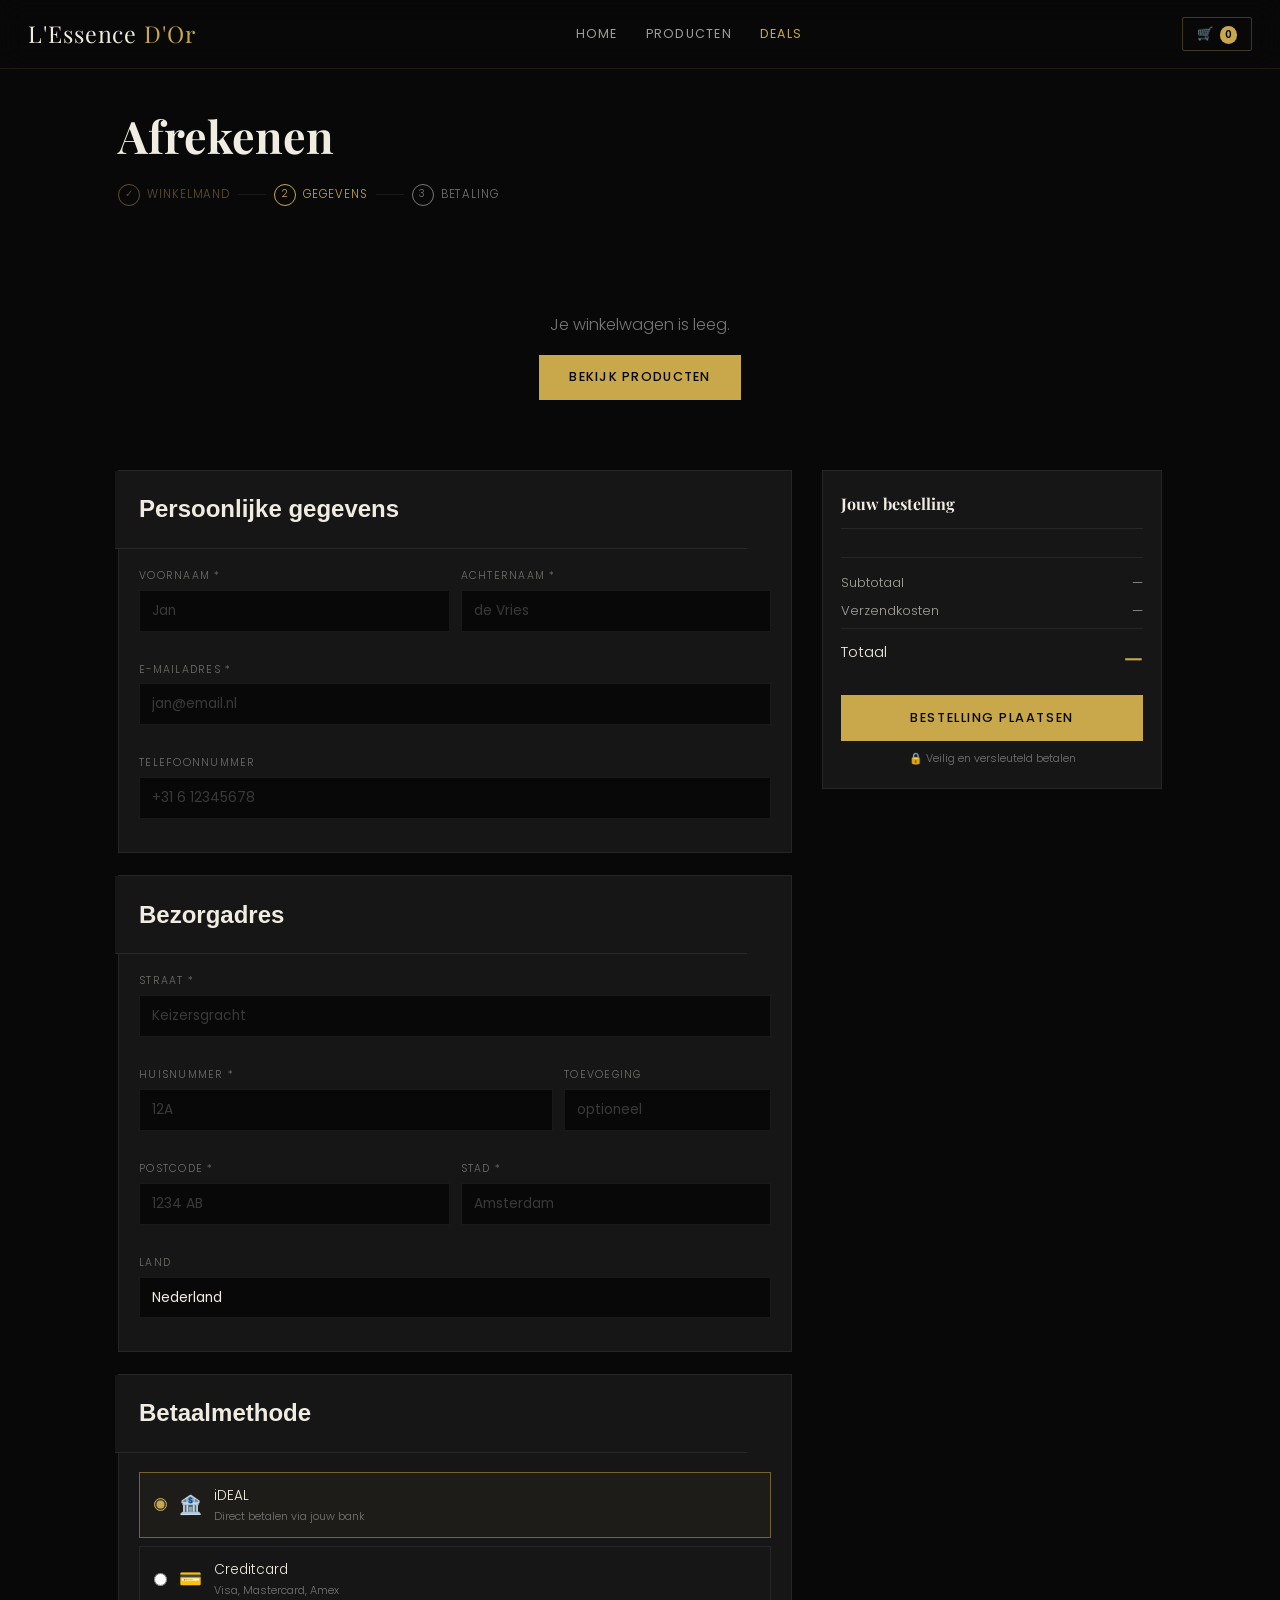
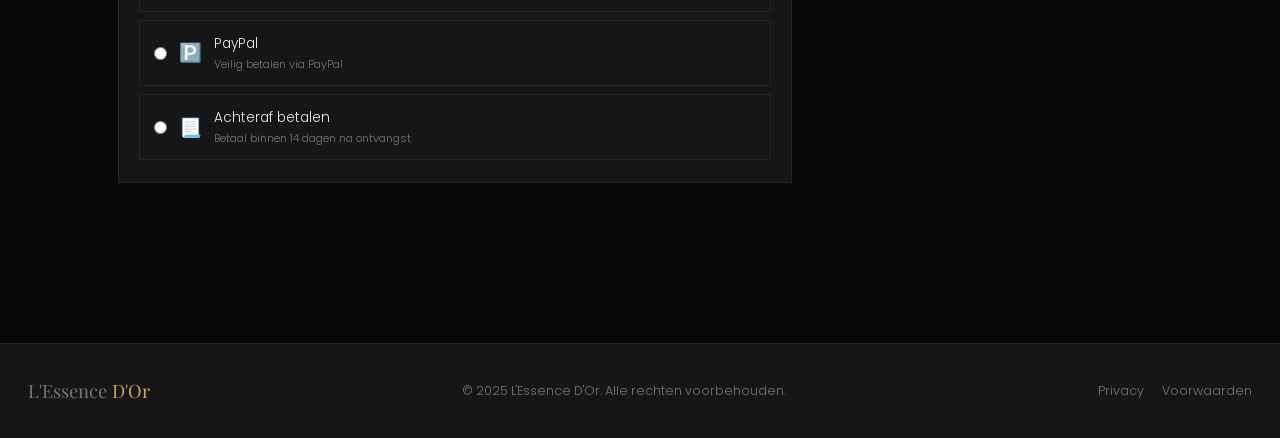
==== commit d532aa8b: "Kleine frontend fix" ====
--- a/checkout.html
+++ b/checkout.html
@@ -45,7 +45,7 @@
     <nav id="mainNav" aria-label="Hoofdnavigatie">
       <a href="index.html">Home</a>
       <a href="index.html#producten-sectie">Producten</a>
-      <a href="deals.html" class="deals-link">Deals 🔥</a>
+      <a href="deals.html" class="deals-link">Deals</a>
     </nav>
     <div class="nav-rechts">
       <button id="cartBtn" aria-label="Winkelwagen openen">🛒 <span id="cartCount">0</span></button>
@@ -57,7 +57,7 @@
 <nav id="mobileMenu" aria-label="Mobiele navigatie">
   <a href="index.html">Home</a>
   <a href="index.html#producten-sectie">Producten</a>
-  <a href="deals.html">Deals 🔥</a>
+  <a href="deals.html">Deals</a>
   <a href="checkout.html" aria-current="page">Afrekenen</a>
 </nav>
 
